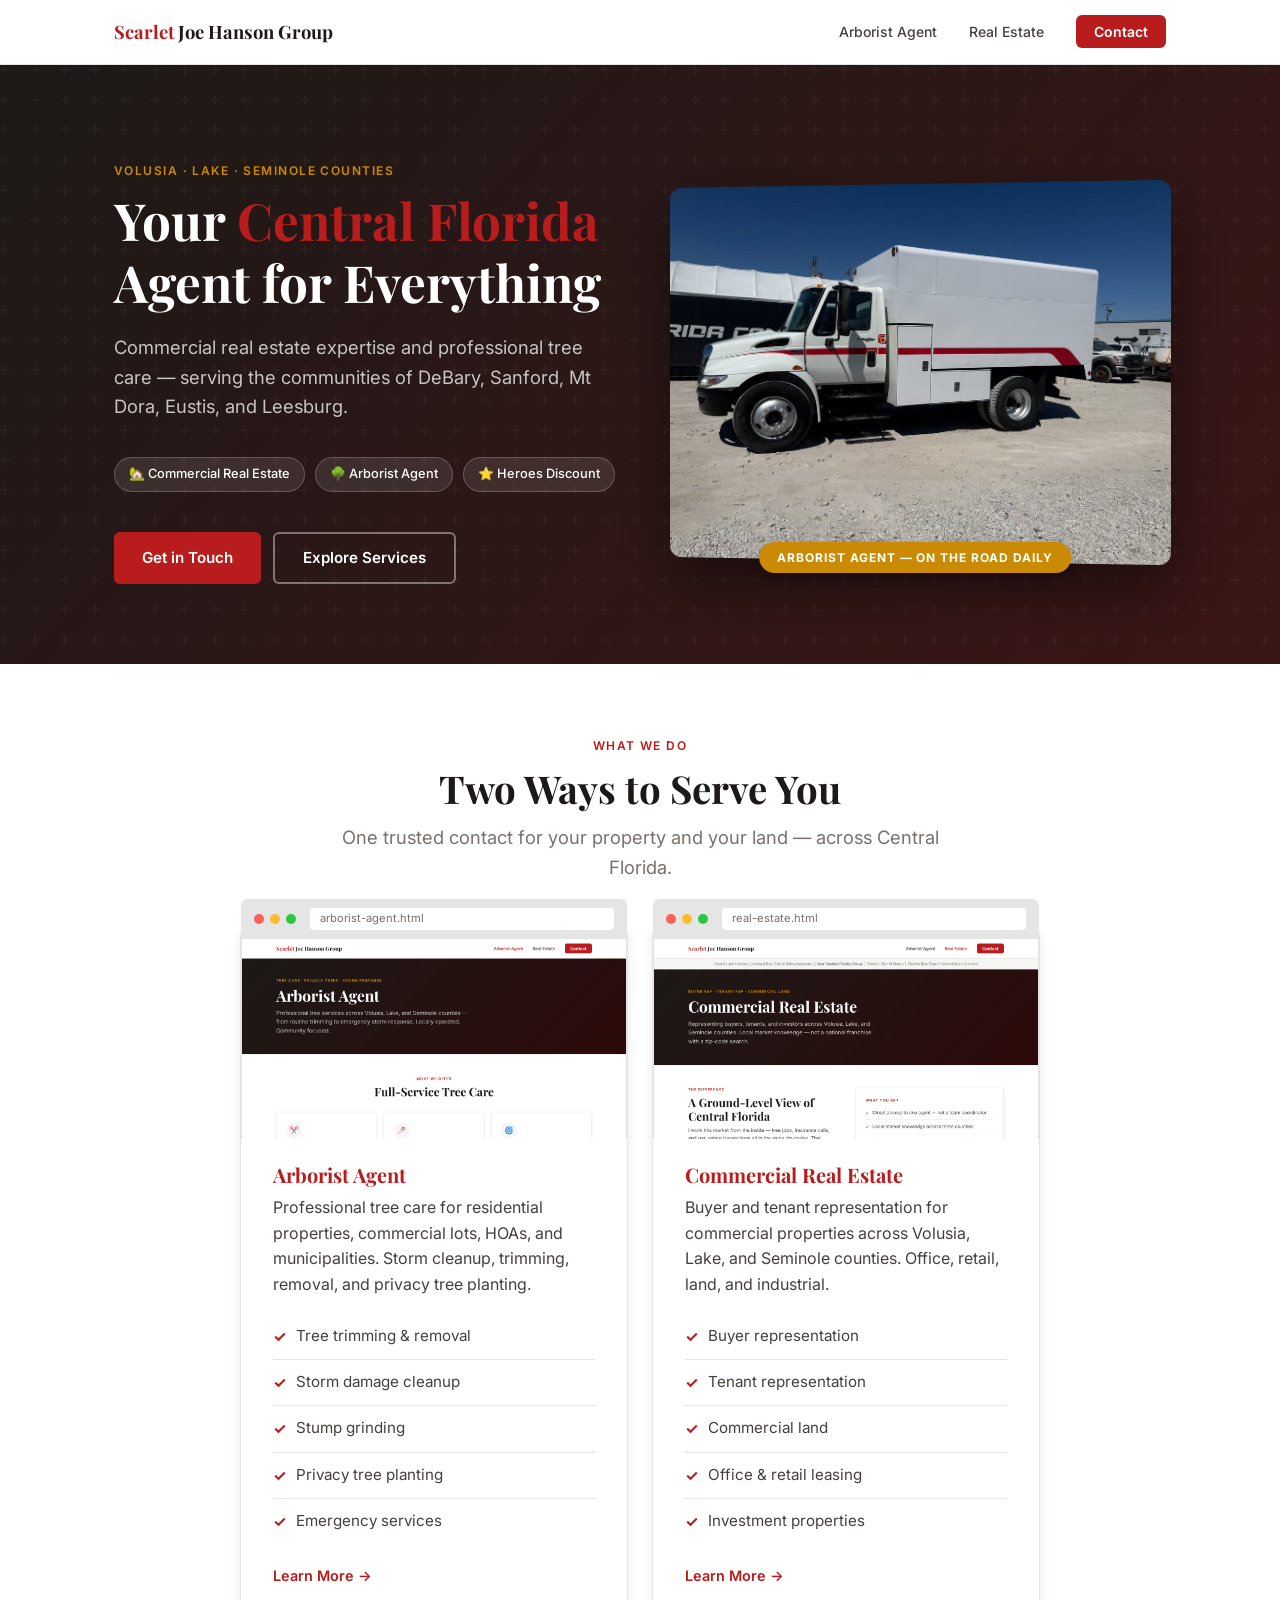
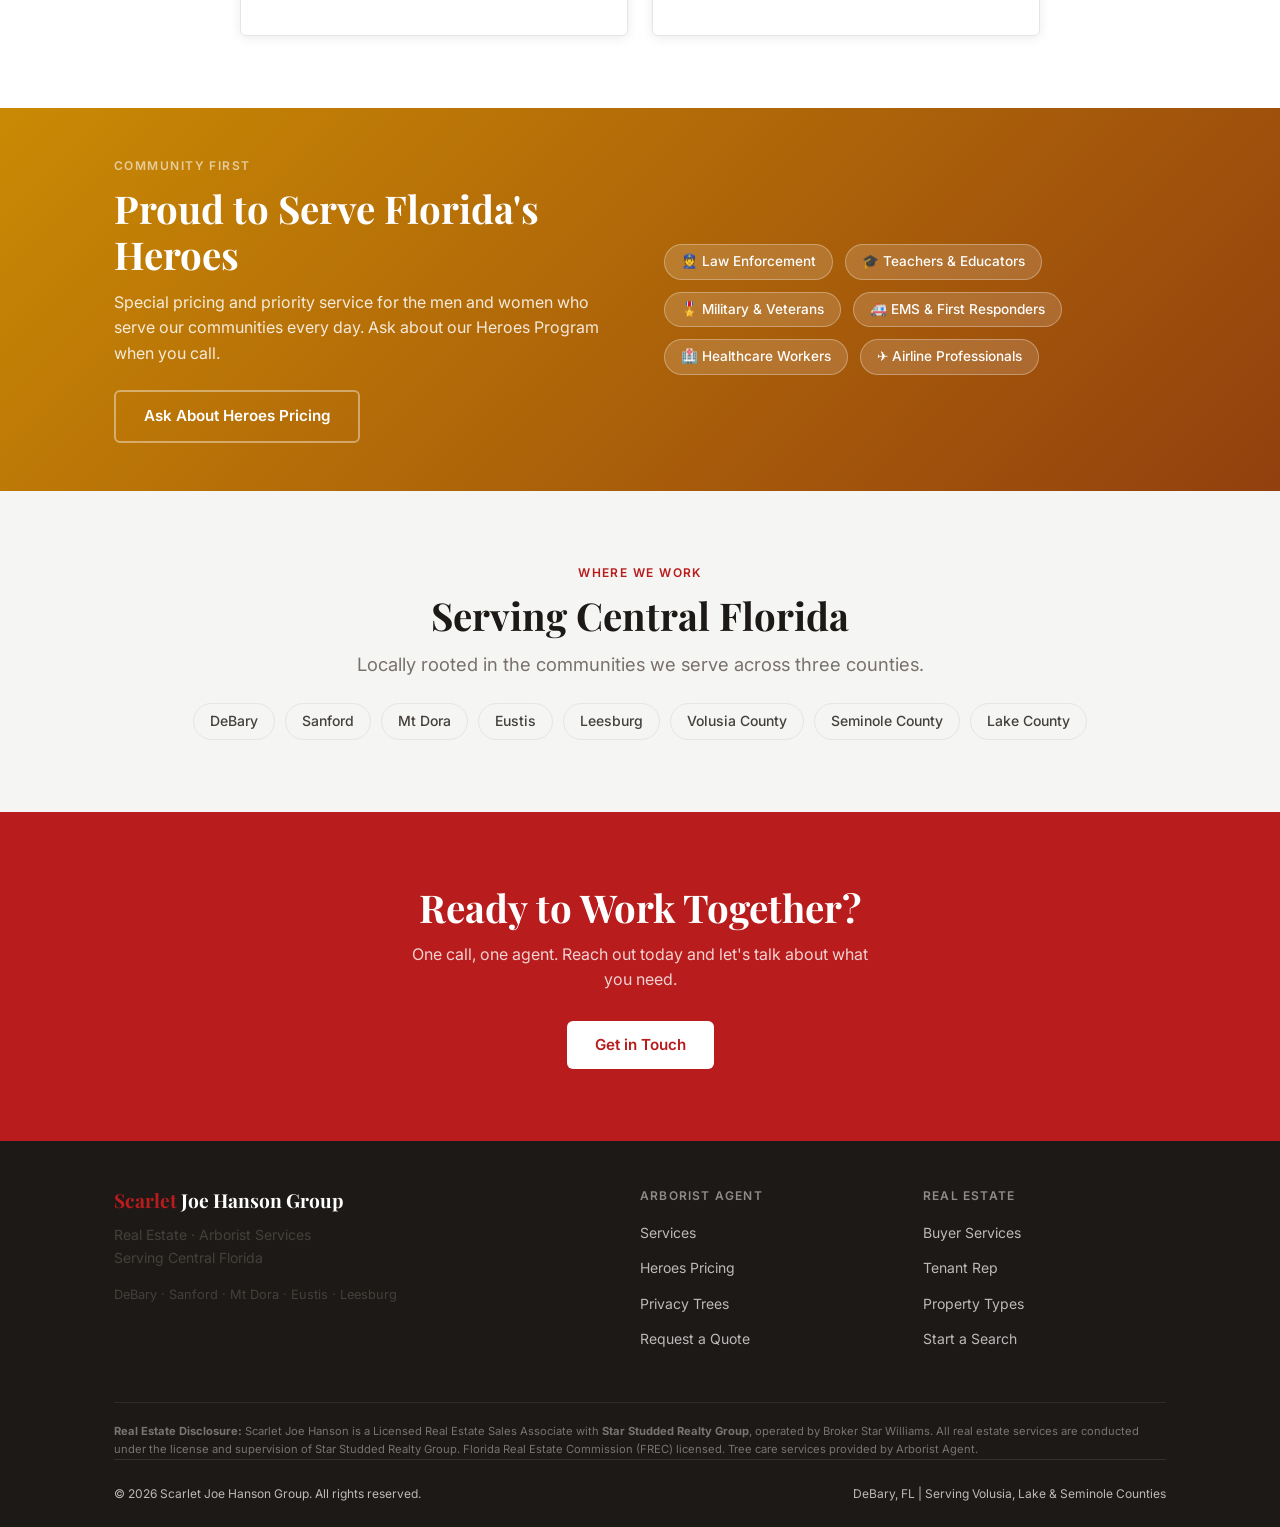
==== index.html @ 5fde6324 "Initial build — Scarlet Hanson Group website Tree service (Arborist Agent) + Commercial Real Estate " ====
<!DOCTYPE html>
<html lang="en">
<head>
  <meta charset="UTF-8" />
  <meta name="viewport" content="width=device-width, initial-scale=1.0" />
  <title>Scarlet Joe Hanson Group | Real Estate · Arborist Services — Central Florida</title>
  <meta name="description" content="Scarlet Joe Hanson Group serves Volusia, Lake and Seminole counties with commercial real estate and professional tree care. Proud to serve Florida's heroes." />
  <meta name="keywords" content="real estate DeBary, insurance Sanford, tree service Mt Dora, Arborist Agent, Volusia County, Lake County, Seminole County" />

  <!-- Open Graph -->
  <meta property="og:title" content="Scarlet Joe Hanson Group" />
  <meta property="og:description" content="Real Estate · Insurance · Arborist Services — Central Florida" />
  <meta property="og:type" content="website" />

  <link rel="stylesheet" href="styles.css" />

  <!-- Data entity: group — for splitting into sub-sites later -->
  <meta name="data-entity" content="group" />
</head>
<body>

<!-- ── Navigation ── -->
<nav class="nav">
  <div class="container nav-inner">
    <a href="index.html" class="nav-logo"><span>Scarlet</span> Joe Hanson Group</a>
    <button class="nav-toggle" aria-label="Toggle menu" onclick="this.nextElementSibling.classList.toggle('open')">
      <span></span><span></span><span></span>
    </button>
    <ul class="nav-links">
      <li><a href="arborist-agent.html">Arborist Agent</a></li>
      <li><a href="real-estate.html">Real Estate</a></li>
      <li><a href="contact.html" class="nav-cta">Contact</a></li>
    </ul>
  </div>
</nav>

<!-- ── Hero ── -->
<section class="hero">
  <div class="container" style="display:grid; grid-template-columns:1fr 1fr; gap:48px; align-items:center;">
    <div class="hero-content">
      <p class="eyebrow" style="color: var(--gold);">Volusia · Lake · Seminole Counties</p>
      <h1>Your <span>Central Florida</span><br>Agent for Everything</h1>
      <p class="lead">Commercial real estate expertise and professional tree care — serving the communities of DeBary, Sanford, Mt Dora, Eustis, and Leesburg.</p>
      <div class="hero-badges">
        <span class="badge">🏡 Commercial Real Estate</span>
        <span class="badge">🌳 Arborist Agent</span>
        <span class="badge">⭐ Heroes Discount</span>
      </div>
      <div class="btn-group">
        <a href="contact.html" class="btn btn-primary">Get in Touch</a>
        <a href="#services" class="btn btn-outline">Explore Services</a>
      </div>
    </div>
    <div class="hero-truck" style="position:relative;">
      <img src="truck-side.jpg" alt="Arborist Agent truck"
           style="width:100%; border-radius:12px; box-shadow:0 24px 64px rgba(0,0,0,0.5); transform:perspective(800px) rotateY(-4deg);" />
      <div style="position:absolute; bottom:-12px; left:50%; transform:translateX(-50%);
                  background:var(--gold); color:var(--white); font-size:0.75rem; font-weight:700;
                  letter-spacing:0.08em; text-transform:uppercase; padding:6px 18px;
                  border-radius:999px; white-space:nowrap; box-shadow:0 4px 12px rgba(0,0,0,0.3);">
        Arborist Agent — On the Road Daily
      </div>
    </div>
  </div>
  <style>
    @media (max-width: 768px) {
      .hero .container { grid-template-columns: 1fr !important; }
      .hero-truck { display: none; }
    }
  </style>
</section>

<!-- ── Three Services ── -->
<section class="section" id="services">
  <div class="container">
    <div class="text-center" style="margin-bottom: 48px;">
      <p class="eyebrow">What We Do</p>
      <h2>Two Ways to Serve You</h2>
      <p class="lead" style="margin: 0 auto;">One trusted contact for your property and your land — across Central Florida.</p>
    </div>

    <div class="grid-2" style="max-width:800px; margin:0 auto;">

      <!-- Tree Service -->
      <a href="arborist-agent.html" style="text-decoration:none;" data-entity="arborist-agent">
        <div class="card" style="cursor:pointer; padding-top:0;">
          <div class="preview-frame">
            <div class="preview-bar">
              <span class="preview-dot"></span>
              <span class="preview-dot"></span>
              <span class="preview-dot"></span>
              <span class="preview-url">arborist-agent.html</span>
            </div>
            <img src="preview-arborist.png" alt="Arborist Agent page preview" />
          </div>
          <h3>Arborist Agent</h3>
          <p>Professional tree care for residential properties, commercial lots, HOAs, and municipalities. Storm cleanup, trimming, removal, and privacy tree planting.</p>
          <ul class="service-list" style="margin-top:16px;">
            <li>Tree trimming &amp; removal</li>
            <li>Storm damage cleanup</li>
            <li>Stump grinding</li>
            <li>Privacy tree planting</li>
            <li>Emergency services</li>
          </ul>
          <p style="margin-top:20px; color:var(--scarlet); font-weight:600; font-size:0.9rem;">Learn More →</p>
        </div>
      </a>

      <!-- Real Estate -->
      <a href="real-estate.html" style="text-decoration:none;" data-entity="real-estate">
        <div class="card" style="cursor:pointer; padding-top:0;">
          <div class="preview-frame">
            <div class="preview-bar">
              <span class="preview-dot"></span>
              <span class="preview-dot"></span>
              <span class="preview-dot"></span>
              <span class="preview-url">real-estate.html</span>
            </div>
            <img src="preview-re.png" alt="Commercial Real Estate page preview" />
          </div>
          <h3>Commercial Real Estate</h3>
          <p>Buyer and tenant representation for commercial properties across Volusia, Lake, and Seminole counties. Office, retail, land, and industrial.</p>
          <ul class="service-list" style="margin-top:16px;">
            <li>Buyer representation</li>
            <li>Tenant representation</li>
            <li>Commercial land</li>
            <li>Office &amp; retail leasing</li>
            <li>Investment properties</li>
          </ul>
          <p style="margin-top:20px; color:var(--scarlet); font-weight:600; font-size:0.9rem;">Learn More →</p>
        </div>
      </a>

    </div>
  </div>
</section>

<!-- ── Heroes Section ── -->
<section class="heroes-strip" data-entity="group">
  <div class="container">
    <div class="grid-2" style="align-items:center; gap:48px;">
      <div>
        <p class="eyebrow" style="color:rgba(255,255,255,0.6);">Community First</p>
        <h2>Proud to Serve Florida's Heroes</h2>
        <p>Special pricing and priority service for the men and women who serve our communities every day. Ask about our Heroes Program when you call.</p>
        <a href="contact.html" class="btn btn-outline" style="margin-top:8px;">Ask About Heroes Pricing</a>
      </div>
      <div>
        <div class="heroes-grid">
          <span class="hero-tag">👮 Law Enforcement</span>
          <span class="hero-tag">🎓 Teachers &amp; Educators</span>
          <span class="hero-tag">🎖️ Military &amp; Veterans</span>
          <span class="hero-tag">🚑 EMS &amp; First Responders</span>
          <span class="hero-tag">🏥 Healthcare Workers</span>
          <span class="hero-tag">✈️ Airline Professionals</span>
        </div>
      </div>
    </div>
  </div>
</section>

<!-- ── Service Areas ── -->
<section class="section bg-lite">
  <div class="container text-center">
    <p class="eyebrow">Where We Work</p>
    <h2>Serving Central Florida</h2>
    <p class="lead" style="margin: 0 auto 24px;">Locally rooted in the communities we serve across three counties.</p>
    <div class="areas-list" style="justify-content:center;">
      <span class="area-tag">DeBary</span>
      <span class="area-tag">Sanford</span>
      <span class="area-tag">Mt Dora</span>
      <span class="area-tag">Eustis</span>
      <span class="area-tag">Leesburg</span>
      <span class="area-tag">Volusia County</span>
      <span class="area-tag">Seminole County</span>
      <span class="area-tag">Lake County</span>
    </div>
  </div>
</section>

<!-- ── Contact CTA ── -->
<section class="section bg-scarlet">
  <div class="container text-center">
    <h2 style="color:var(--white);">Ready to Work Together?</h2>
    <p style="color:rgba(255,255,255,0.8); max-width:480px; margin:0 auto 28px;">One call, one agent. Reach out today and let's talk about what you need.</p>
    <a href="contact.html" class="btn" style="background:var(--white); color:var(--scarlet);">Get in Touch</a>
  </div>
</section>

<!-- ── Footer ── -->
<footer class="footer">
  <div class="container">
    <div class="footer-grid">
      <div class="footer-brand">
        <h3><span>Scarlet</span> Joe Hanson Group</h3>
        <p style="font-size:0.875rem; margin-bottom:16px;">Real Estate · Arborist Services<br>Serving Central Florida</p>
        <p style="font-size:0.8rem;">DeBary · Sanford · Mt Dora · Eustis · Leesburg</p>
      </div>
      <div>
        <h4>Arborist Agent</h4>
        <ul>
          <li><a href="arborist-agent.html#services">Services</a></li>
          <li><a href="arborist-agent.html#heroes">Heroes Pricing</a></li>
          <li><a href="arborist-agent.html#privacy-trees">Privacy Trees</a></li>
          <li><a href="contact.html">Request a Quote</a></li>
        </ul>
      </div>
      <div>
        <h4>Real Estate</h4>
        <ul>
          <li><a href="real-estate.html#buyers">Buyer Services</a></li>
          <li><a href="real-estate.html#tenants">Tenant Rep</a></li>
          <li><a href="real-estate.html#properties">Property Types</a></li>
          <li><a href="contact.html">Start a Search</a></li>
        </ul>
      </div>
    </div>

    <div class="footer-disclaimer">
      <strong>Real Estate Disclosure:</strong> Scarlet Joe Hanson is a Licensed Real Estate Sales Associate with
      <strong>Star Studded Realty Group</strong>, operated by Broker Star Williams. All real estate services are
      conducted under the license and supervision of Star Studded Realty Group. Florida Real Estate Commission (FREC) licensed.
      Tree care services provided by Arborist Agent.
    </div>

    <div class="footer-bottom">
      <span>&copy; 2026 Scarlet Joe Hanson Group. All rights reserved.</span>
      <span>DeBary, FL | Serving Volusia, Lake &amp; Seminole Counties</span>
    </div>
  </div>
</footer>

</body>
</html>
---- styles.css ----
/* ============================================================
   SJH Group — Shared Stylesheet
   Primary: --scarlet | Accent: --gold | Dark: --charcoal
   All colors and fonts use CSS variables for easy pro updates
   ============================================================ */

@import url('https://fonts.googleapis.com/css2?family=Playfair+Display:wght@600;700&family=Inter:wght@300;400;500;600&display=swap');

:root {
  --scarlet:      #B91C1C;
  --scarlet-dark: #7F1D1D;
  --scarlet-lite: #FEF2F2;
  --gold:         #CA8A04;
  --gold-lite:    #FEFCE8;
  --charcoal:     #1C1917;
  --gray-dark:    #44403C;
  --gray-mid:     #78716C;
  --gray-lite:    #F5F5F4;
  --white:        #FFFFFF;
  --border:       #E7E5E4;

  --font-heading: 'Playfair Display', Georgia, serif;
  --font-body:    'Inter', system-ui, sans-serif;

  --max-w:        1100px;
  --radius:       6px;
  --shadow:       0 2px 12px rgba(0,0,0,0.08);
  --shadow-md:    0 4px 24px rgba(0,0,0,0.12);
}

/* ── Reset ── */
*, *::before, *::after { box-sizing: border-box; margin: 0; padding: 0; }
html { scroll-behavior: smooth; }
body {
  font-family: var(--font-body);
  color: var(--charcoal);
  background: var(--white);
  line-height: 1.6;
  font-size: 16px;
}
img { max-width: 100%; display: block; }
a { color: var(--scarlet); text-decoration: none; }
a:hover { text-decoration: underline; }

/* ── Layout Utilities ── */
.container { max-width: var(--max-w); margin: 0 auto; padding: 0 24px; }
.section    { padding: 72px 0; }
.section-sm { padding: 48px 0; }
.bg-lite    { background: var(--gray-lite); }
.bg-scarlet { background: var(--scarlet); color: var(--white); }
.bg-charcoal{ background: var(--charcoal); color: var(--white); }
.text-center{ text-align: center; }

/* ── Typography ── */
h1, h2, h3, h4 { font-family: var(--font-heading); line-height: 1.2; }
h1 { font-size: clamp(2rem, 5vw, 3.2rem); }
h2 { font-size: clamp(1.6rem, 3.5vw, 2.4rem); margin-bottom: 12px; }
h3 { font-size: 1.25rem; margin-bottom: 8px; }
p  { color: var(--gray-dark); margin-bottom: 16px; }
.lead { font-size: 1.15rem; color: var(--gray-mid); max-width: 640px; }
.eyebrow {
  font-size: 0.75rem;
  font-weight: 600;
  letter-spacing: 0.12em;
  text-transform: uppercase;
  color: var(--scarlet);
  margin-bottom: 10px;
}

/* ── Navigation ── */
.nav {
  position: sticky;
  top: 0;
  z-index: 100;
  background: var(--white);
  border-bottom: 1px solid var(--border);
  padding: 0;
}
.nav-inner {
  display: flex;
  align-items: center;
  justify-content: space-between;
  height: 64px;
}
.nav-logo {
  font-family: var(--font-heading);
  font-size: 1.15rem;
  font-weight: 700;
  color: var(--charcoal);
  white-space: nowrap;
}
.nav-logo span { color: var(--scarlet); }
.nav-links { display: flex; gap: 32px; list-style: none; }
.nav-links a {
  font-size: 0.875rem;
  font-weight: 500;
  color: var(--gray-dark);
  transition: color 0.2s;
}
.nav-links a:hover,
.nav-links a.active { color: var(--scarlet); text-decoration: none; }
.nav-cta {
  background: var(--scarlet);
  color: var(--white) !important;
  padding: 8px 18px;
  border-radius: var(--radius);
  font-weight: 600 !important;
}
.nav-cta:hover { background: var(--scarlet-dark); }

/* Mobile nav */
.nav-toggle { display: none; background: none; border: none; cursor: pointer; padding: 4px; }
.nav-toggle span {
  display: block; width: 24px; height: 2px;
  background: var(--charcoal); margin: 5px 0;
  transition: all 0.3s;
}

/* ── Hero ── */
.hero {
  background: linear-gradient(135deg, var(--charcoal) 0%, #3B1515 100%);
  color: var(--white);
  padding: 96px 0 80px;
  position: relative;
  overflow: hidden;
}
.hero::before {
  content: '';
  position: absolute;
  inset: 0;
  background: url("data:image/svg+xml,%3Csvg width='60' height='60' viewBox='0 0 60 60' xmlns='http://www.w3.org/2000/svg'%3E%3Cg fill='none' fill-rule='evenodd'%3E%3Cg fill='%23ffffff' fill-opacity='0.03'%3E%3Cpath d='M36 34v-4h-2v4h-4v2h4v4h2v-4h4v-2h-4zm0-30V0h-2v4h-4v2h4v4h2V6h4V4h-4zM6 34v-4H4v4H0v2h4v4h2v-4h4v-2H6zM6 4V0H4v4H0v2h4v4h2V6h4V4H6z'/%3E%3C/g%3E%3C/g%3E%3C/svg%3E");
}
.hero-content { position: relative; max-width: 720px; }
.hero h1 { color: var(--white); margin-bottom: 20px; }
.hero h1 span { color: var(--scarlet); }
.hero .lead { color: rgba(255,255,255,0.75); margin-bottom: 36px; max-width: 560px; }
.hero-badges {
  display: flex;
  flex-wrap: wrap;
  gap: 10px;
  margin-bottom: 40px;
}
.badge {
  display: inline-flex;
  align-items: center;
  gap: 6px;
  background: rgba(255,255,255,0.1);
  border: 1px solid rgba(255,255,255,0.2);
  color: var(--white);
  padding: 6px 14px;
  border-radius: 999px;
  font-size: 0.8rem;
  font-weight: 500;
}

/* ── Buttons ── */
.btn {
  display: inline-flex;
  align-items: center;
  gap: 8px;
  padding: 12px 28px;
  border-radius: var(--radius);
  font-weight: 600;
  font-size: 0.95rem;
  cursor: pointer;
  border: none;
  transition: all 0.2s;
  text-decoration: none !important;
}
.btn-primary { background: var(--scarlet); color: var(--white); }
.btn-primary:hover { background: var(--scarlet-dark); }
.btn-outline {
  background: transparent;
  color: var(--white);
  border: 2px solid rgba(255,255,255,0.4);
}
.btn-outline:hover { border-color: var(--white); }
.btn-gold { background: var(--gold); color: var(--white); }
.btn-gold:hover { background: #A16207; }
.btn-group { display: flex; flex-wrap: wrap; gap: 12px; }

/* ── Cards ── */
.card {
  background: var(--white);
  border: 1px solid var(--border);
  border-radius: var(--radius);
  padding: 32px;
  box-shadow: var(--shadow);
  transition: box-shadow 0.2s, transform 0.2s;
}
.card:hover { box-shadow: var(--shadow-md); transform: translateY(-2px); }
.card-icon {
  width: 52px; height: 52px;
  background: var(--scarlet-lite);
  border-radius: 50%;
  display: flex; align-items: center; justify-content: center;
  font-size: 1.5rem;
  margin-bottom: 20px;
}
.card-icon.gold { background: var(--gold-lite); }
.card-icon.charcoal { background: var(--gray-lite); }

/* ── Grid ── */
.grid-3 { display: grid; grid-template-columns: repeat(3, 1fr); gap: 24px; }
.grid-2 { display: grid; grid-template-columns: repeat(2, 1fr); gap: 24px; }
.grid-4 { display: grid; grid-template-columns: repeat(4, 1fr); gap: 20px; }

/* ── Service List ── */
.service-list { list-style: none; }
.service-list li {
  padding: 10px 0;
  border-bottom: 1px solid var(--border);
  display: flex;
  align-items: flex-start;
  gap: 10px;
  font-size: 0.95rem;
  color: var(--gray-dark);
}
.service-list li:last-child { border-bottom: none; }
.service-list li::before {
  content: '✓';
  color: var(--scarlet);
  font-weight: 700;
  flex-shrink: 0;
  margin-top: 1px;
}

/* ── Heroes Section ── */
.heroes-strip {
  background: linear-gradient(135deg, var(--gold) 0%, #92400E 100%);
  color: var(--white);
  padding: 48px 0;
}
.heroes-strip h2 { color: var(--white); }
.heroes-strip p { color: rgba(255,255,255,0.85); }
.heroes-grid {
  display: flex;
  flex-wrap: wrap;
  gap: 12px;
  margin-top: 20px;
}
.hero-tag {
  background: rgba(255,255,255,0.15);
  border: 1px solid rgba(255,255,255,0.3);
  color: var(--white);
  padding: 6px 16px;
  border-radius: 999px;
  font-size: 0.85rem;
  font-weight: 500;
}

/* ── Areas ── */
.areas-list {
  display: flex;
  flex-wrap: wrap;
  gap: 10px;
  margin-top: 16px;
}
.area-tag {
  background: var(--gray-lite);
  border: 1px solid var(--border);
  color: var(--gray-dark);
  padding: 6px 16px;
  border-radius: 999px;
  font-size: 0.875rem;
  font-weight: 500;
}

/* ── Stat Row ── */
.stat-row { display: flex; flex-wrap: wrap; gap: 32px; }
.stat { text-align: center; }
.stat-num {
  font-family: var(--font-heading);
  font-size: 2.4rem;
  color: var(--scarlet);
  line-height: 1;
}
.stat-label { font-size: 0.8rem; color: var(--gray-mid); text-transform: uppercase; letter-spacing: 0.05em; }

/* ── Legal / Disclaimer ── */
.legal {
  font-size: 0.75rem;
  color: var(--gray-mid);
  border-top: 1px solid var(--border);
  padding-top: 16px;
  margin-top: 32px;
  line-height: 1.5;
}

/* ── Footer ── */
.footer {
  background: var(--charcoal);
  color: rgba(255,255,255,0.7);
  padding: 48px 0 24px;
}
.footer-grid {
  display: grid;
  grid-template-columns: 2fr 1fr 1fr;
  gap: 40px;
  margin-bottom: 40px;
}
.footer-brand h3 {
  font-family: var(--font-heading);
  color: var(--white);
  font-size: 1.2rem;
  margin-bottom: 12px;
}
.footer-brand h3 span { color: var(--scarlet); }
.footer h4 {
  font-family: var(--font-body);
  font-size: 0.75rem;
  font-weight: 600;
  letter-spacing: 0.1em;
  text-transform: uppercase;
  color: rgba(255,255,255,0.5);
  margin-bottom: 16px;
}
.footer ul { list-style: none; }
.footer ul li { margin-bottom: 10px; }
.footer ul a {
  color: rgba(255,255,255,0.7);
  font-size: 0.875rem;
  transition: color 0.2s;
}
.footer ul a:hover { color: var(--white); text-decoration: none; }
.footer-bottom {
  border-top: 1px solid rgba(255,255,255,0.1);
  padding-top: 24px;
  display: flex;
  flex-wrap: wrap;
  gap: 16px;
  justify-content: space-between;
  font-size: 0.75rem;
}
.footer-disclaimer {
  font-size: 0.7rem;
  color: rgba(255,255,255,0.4);
  line-height: 1.6;
  margin-top: 20px;
  padding-top: 20px;
  border-top: 1px solid rgba(255,255,255,0.08);
}

/* ── Forms ── */
.form-group { margin-bottom: 20px; }
label { display: block; font-size: 0.875rem; font-weight: 500; margin-bottom: 6px; color: var(--charcoal); }
input, select, textarea {
  width: 100%;
  padding: 10px 14px;
  border: 1px solid var(--border);
  border-radius: var(--radius);
  font-family: var(--font-body);
  font-size: 0.95rem;
  color: var(--charcoal);
  background: var(--white);
  transition: border-color 0.2s;
}
input:focus, select:focus, textarea:focus {
  outline: none;
  border-color: var(--scarlet);
  box-shadow: 0 0 0 3px rgba(185,28,28,0.1);
}
textarea { resize: vertical; min-height: 120px; }

/* ── Page Hero (sub-pages) ── */
.page-hero {
  background: linear-gradient(135deg, var(--charcoal) 0%, #2D0A0A 100%);
  color: var(--white);
  padding: 64px 0;
}
.page-hero h1 { color: var(--white); margin-bottom: 12px; }
.page-hero .lead { color: rgba(255,255,255,0.75); margin-bottom: 0; }

/* ── Browser Preview Frame ── */
.preview-frame {
  border-radius: var(--radius) var(--radius) 0 0;
  overflow: hidden;
  border: 1px solid var(--border);
  border-bottom: none;
  margin: -32px -32px 24px -32px;
}
.preview-bar {
  background: #E5E5E5;
  padding: 8px 12px;
  display: flex;
  align-items: center;
  gap: 6px;
  border-bottom: 1px solid var(--border);
}
.preview-dot {
  width: 10px; height: 10px;
  border-radius: 50%;
  flex-shrink: 0;
}
.preview-dot:nth-child(1) { background: #FF5F57; }
.preview-dot:nth-child(2) { background: #FEBC2E; }
.preview-dot:nth-child(3) { background: #28C840; }
.preview-url {
  flex: 1;
  background: var(--white);
  border-radius: 4px;
  padding: 2px 10px;
  font-size: 0.7rem;
  color: var(--gray-mid);
  margin-left: 8px;
  white-space: nowrap;
  overflow: hidden;
  text-overflow: ellipsis;
}
.preview-frame img {
  width: 100%;
  display: block;
  height: 200px;
  object-fit: cover;
  object-position: top;
  transition: transform 0.4s ease;
}
.card:hover .preview-frame img { transform: translateY(-6px); }

/* ── Responsive ── */
@media (max-width: 900px) {
  .grid-3 { grid-template-columns: 1fr 1fr; }
  .grid-4 { grid-template-columns: 1fr 1fr; }
  .footer-grid { grid-template-columns: 1fr 1fr; }
}

@media (max-width: 640px) {
  .nav-links { display: none; flex-direction: column; }
  .nav-links.open {
    display: flex;
    position: absolute;
    top: 64px; left: 0; right: 0;
    background: var(--white);
    border-bottom: 1px solid var(--border);
    padding: 16px 24px;
    gap: 16px;
  }
  .nav-toggle { display: block; }
  .grid-3, .grid-2, .grid-4 { grid-template-columns: 1fr; }
  .footer-grid { grid-template-columns: 1fr; }
  .stat-row { justify-content: center; }
  .hero { padding: 64px 0 56px; }
}
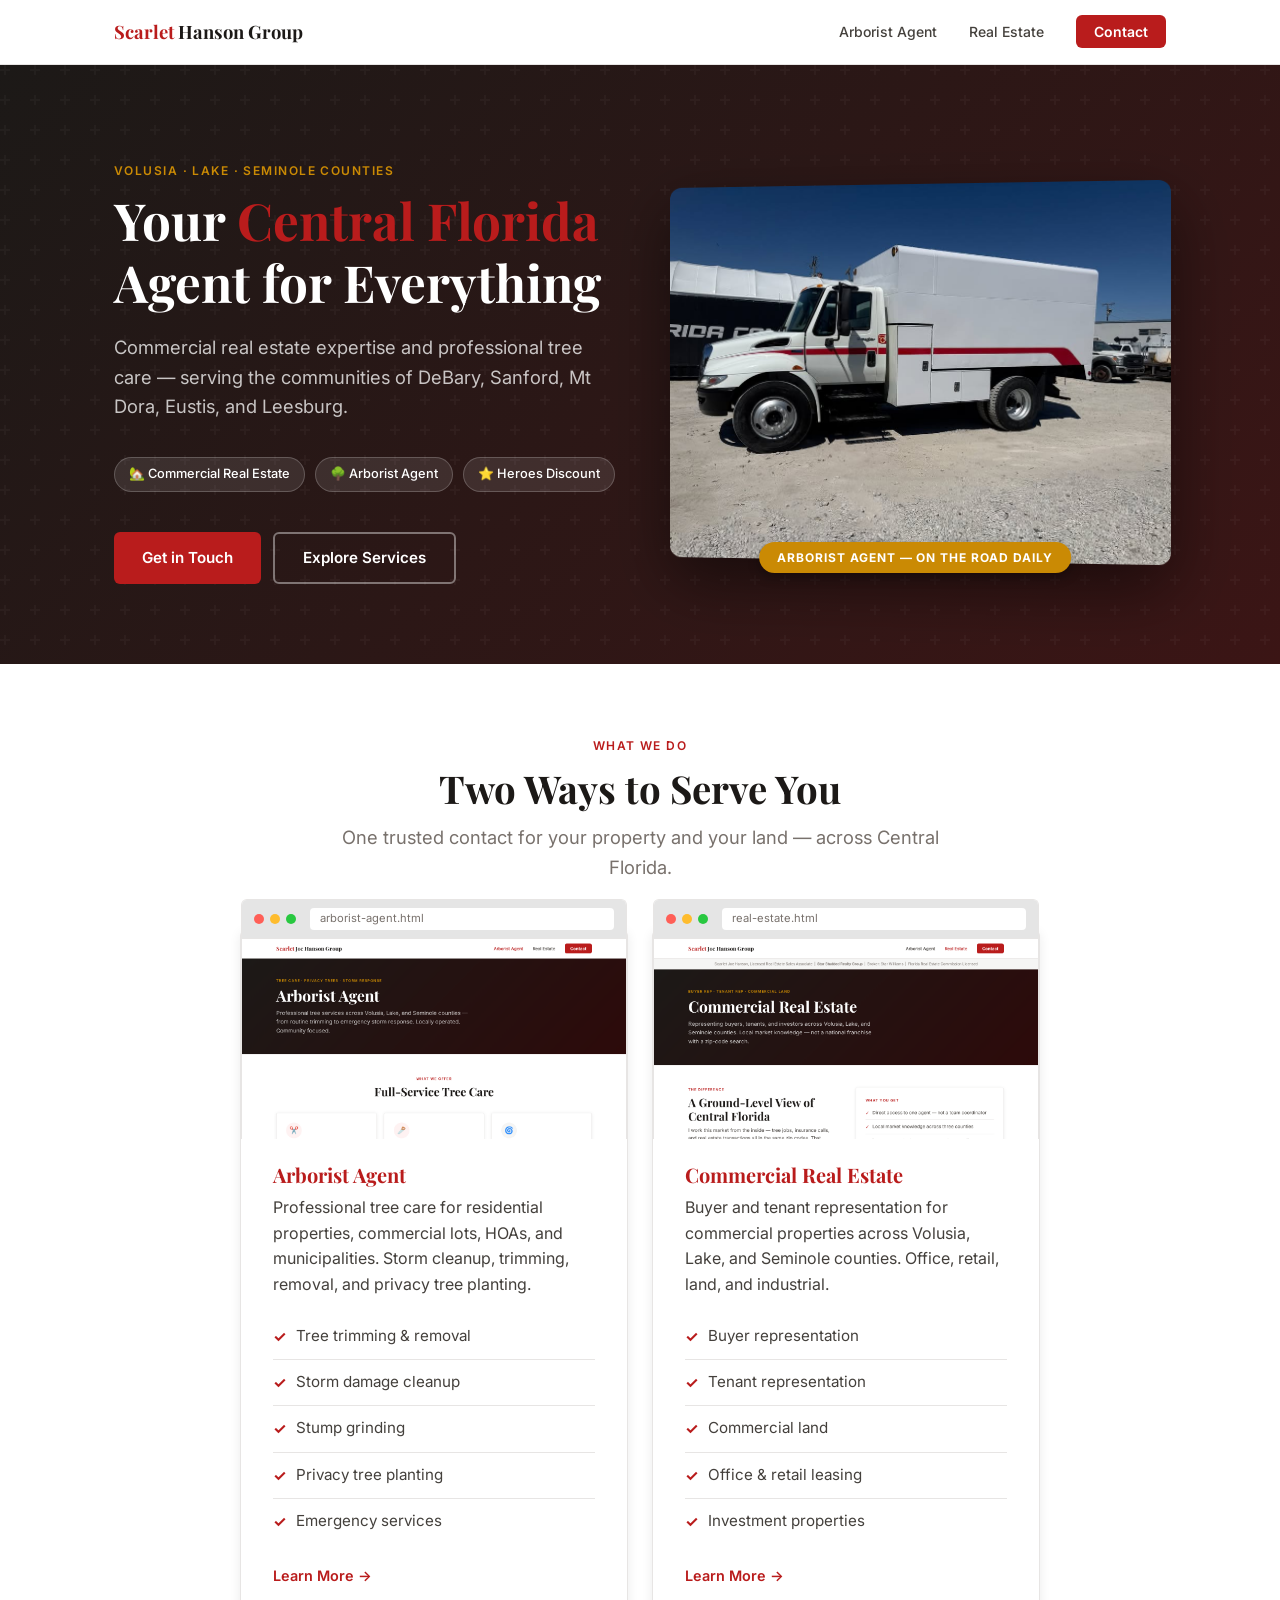
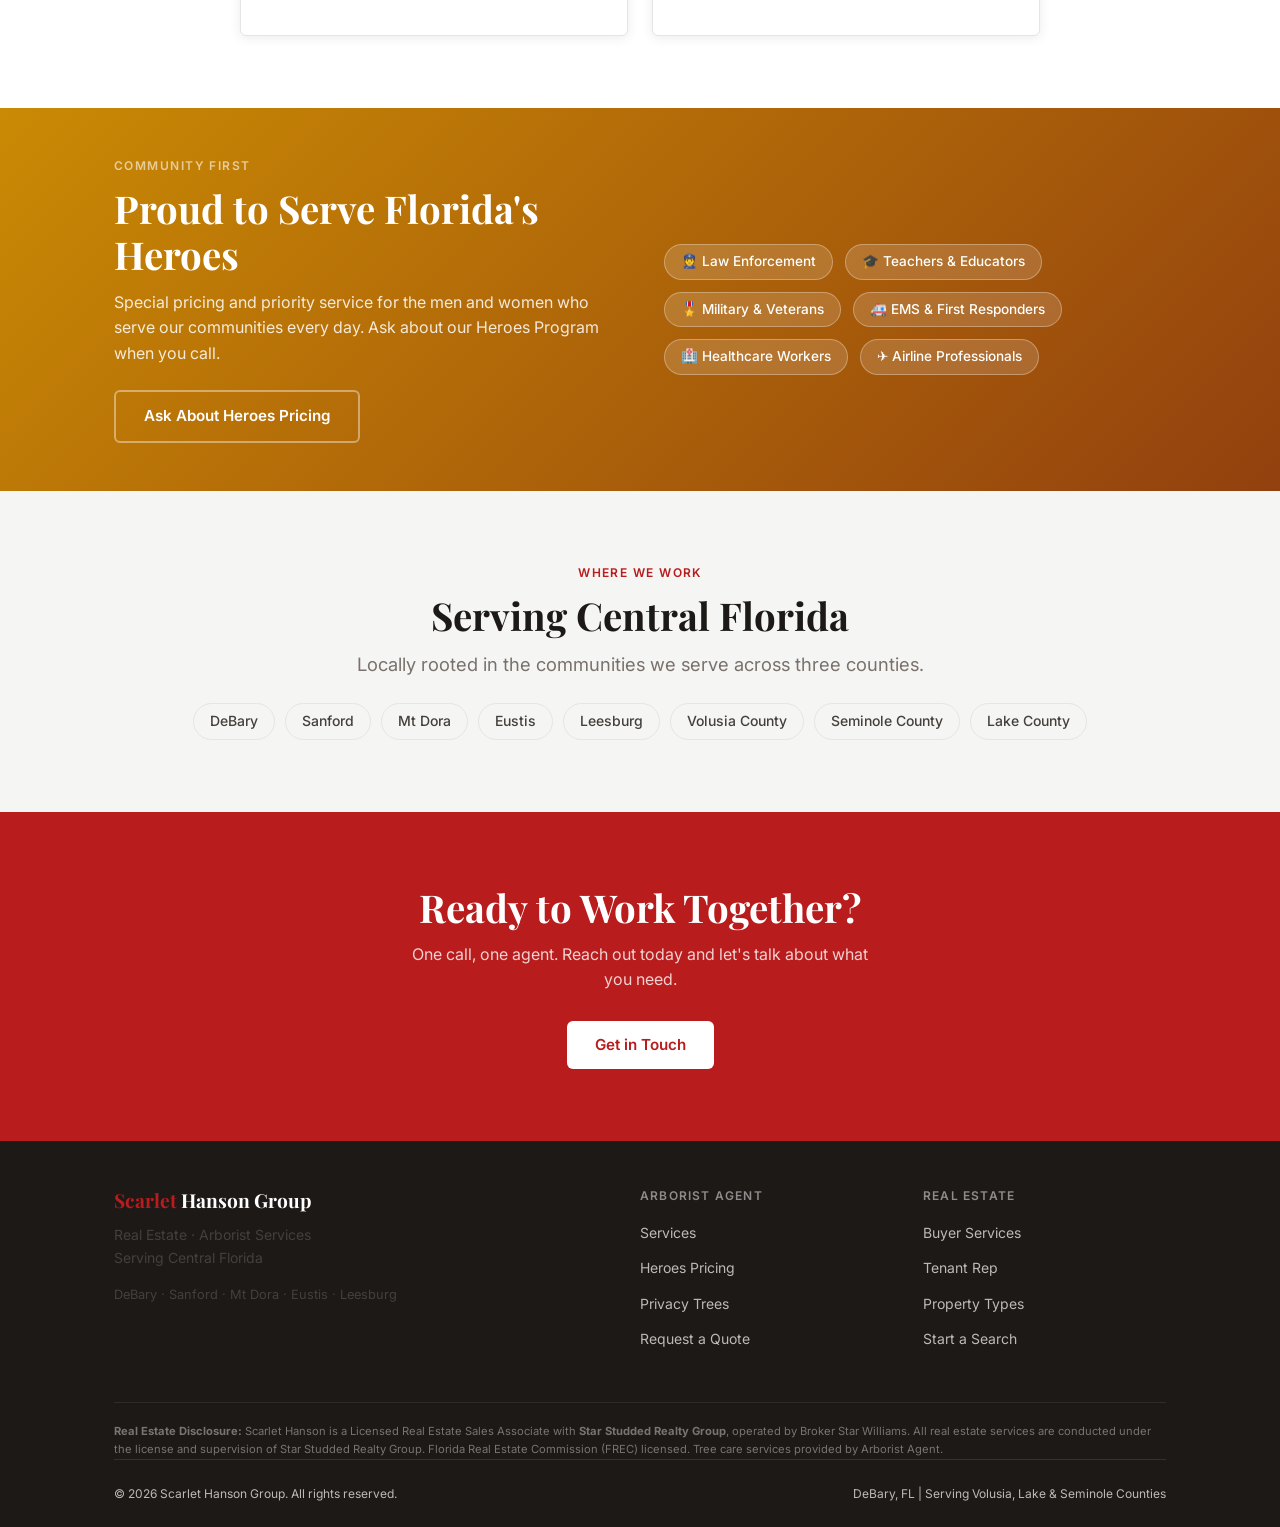
==== commit 5d62efe3: "Rename to Scarlet Hanson (drop Joe)" ====
--- a/index.html
+++ b/index.html
@@ -3,12 +3,12 @@
 <head>
   <meta charset="UTF-8" />
   <meta name="viewport" content="width=device-width, initial-scale=1.0" />
-  <title>Scarlet Joe Hanson Group | Real Estate · Arborist Services — Central Florida</title>
-  <meta name="description" content="Scarlet Joe Hanson Group serves Volusia, Lake and Seminole counties with commercial real estate and professional tree care. Proud to serve Florida's heroes." />
+  <title>Scarlet Hanson Group | Real Estate · Arborist Services — Central Florida</title>
+  <meta name="description" content="Scarlet Hanson Group serves Volusia, Lake and Seminole counties with commercial real estate and professional tree care. Proud to serve Florida's heroes." />
   <meta name="keywords" content="real estate DeBary, insurance Sanford, tree service Mt Dora, Arborist Agent, Volusia County, Lake County, Seminole County" />
 
   <!-- Open Graph -->
-  <meta property="og:title" content="Scarlet Joe Hanson Group" />
+  <meta property="og:title" content="Scarlet Hanson Group" />
   <meta property="og:description" content="Real Estate · Insurance · Arborist Services — Central Florida" />
   <meta property="og:type" content="website" />
 
@@ -22,7 +22,7 @@
 <!-- ── Navigation ── -->
 <nav class="nav">
   <div class="container nav-inner">
-    <a href="index.html" class="nav-logo"><span>Scarlet</span> Joe Hanson Group</a>
+    <a href="index.html" class="nav-logo"><span>Scarlet</span> Hanson Group</a>
     <button class="nav-toggle" aria-label="Toggle menu" onclick="this.nextElementSibling.classList.toggle('open')">
       <span></span><span></span><span></span>
     </button>
@@ -192,7 +192,7 @@
   <div class="container">
     <div class="footer-grid">
       <div class="footer-brand">
-        <h3><span>Scarlet</span> Joe Hanson Group</h3>
+        <h3><span>Scarlet</span> Hanson Group</h3>
         <p style="font-size:0.875rem; margin-bottom:16px;">Real Estate · Arborist Services<br>Serving Central Florida</p>
         <p style="font-size:0.8rem;">DeBary · Sanford · Mt Dora · Eustis · Leesburg</p>
       </div>
@@ -217,14 +217,14 @@
     </div>
 
     <div class="footer-disclaimer">
-      <strong>Real Estate Disclosure:</strong> Scarlet Joe Hanson is a Licensed Real Estate Sales Associate with
+      <strong>Real Estate Disclosure:</strong> Scarlet Hanson is a Licensed Real Estate Sales Associate with
       <strong>Star Studded Realty Group</strong>, operated by Broker Star Williams. All real estate services are
       conducted under the license and supervision of Star Studded Realty Group. Florida Real Estate Commission (FREC) licensed.
       Tree care services provided by Arborist Agent.
     </div>
 
     <div class="footer-bottom">
-      <span>&copy; 2026 Scarlet Joe Hanson Group. All rights reserved.</span>
+      <span>&copy; 2026 Scarlet Hanson Group. All rights reserved.</span>
       <span>DeBary, FL | Serving Volusia, Lake &amp; Seminole Counties</span>
     </div>
   </div>
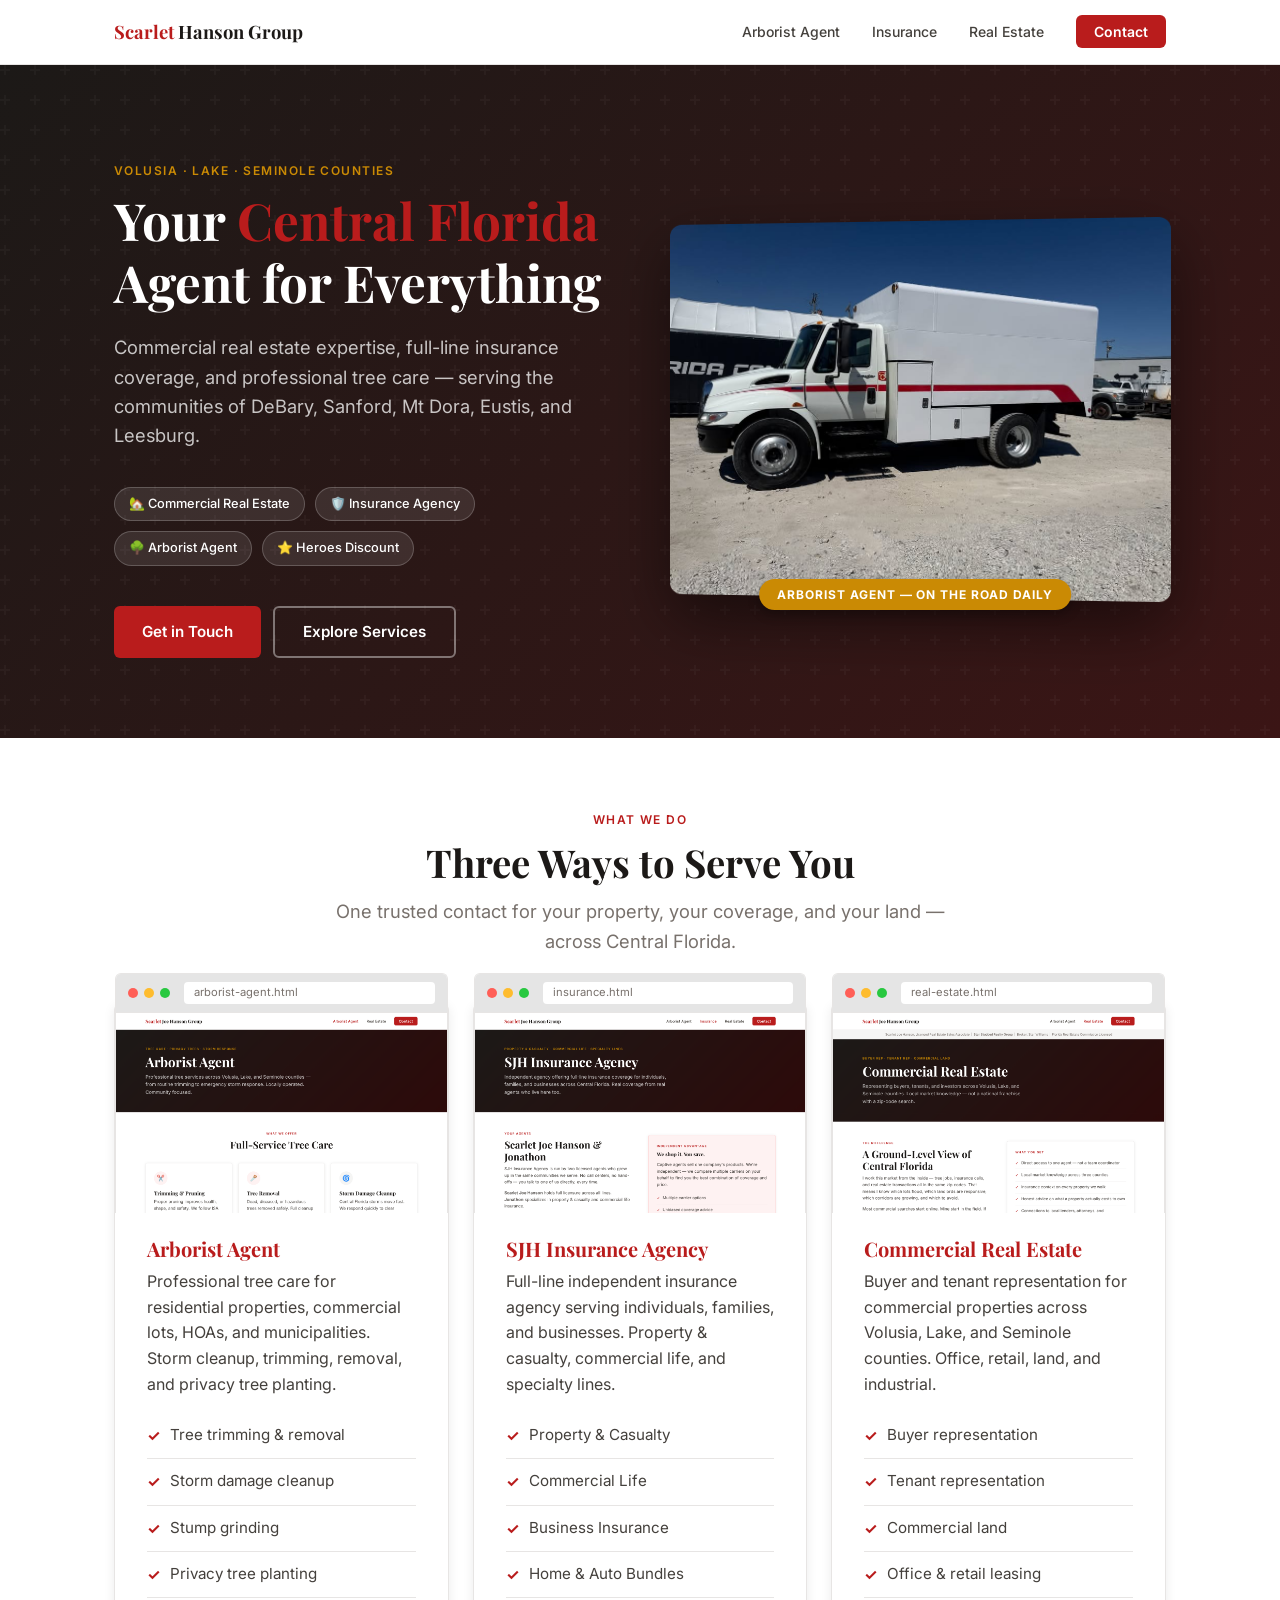
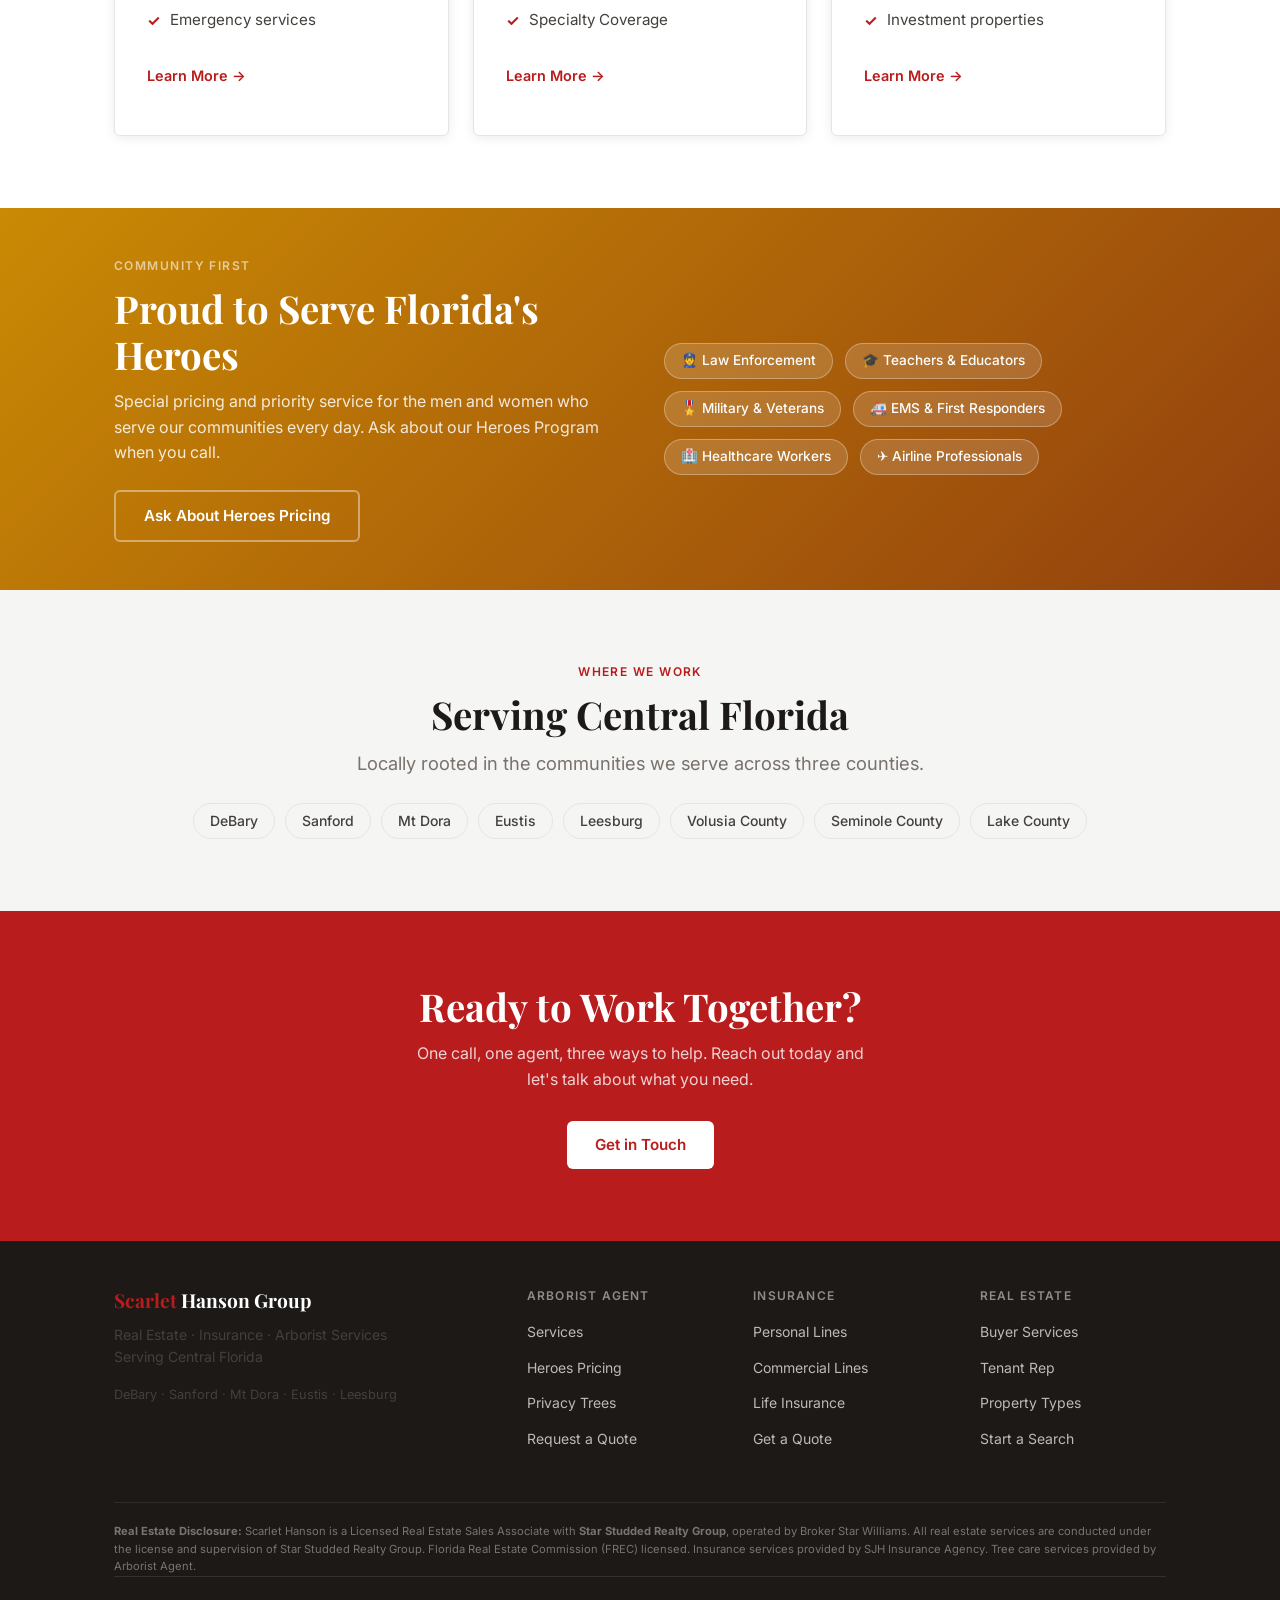
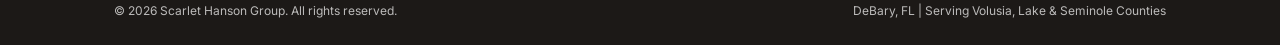
==== commit 90cc6009: "Restore insurance to all public pages" ====
--- a/index.html
+++ b/index.html
@@ -3,8 +3,8 @@
 <head>
   <meta charset="UTF-8" />
   <meta name="viewport" content="width=device-width, initial-scale=1.0" />
-  <title>Scarlet Hanson Group | Real Estate · Arborist Services — Central Florida</title>
-  <meta name="description" content="Scarlet Hanson Group serves Volusia, Lake and Seminole counties with commercial real estate and professional tree care. Proud to serve Florida's heroes." />
+  <title>Scarlet Hanson Group | Real Estate · Insurance · Arborist Services — Central Florida</title>
+  <meta name="description" content="Scarlet Hanson Group serves Volusia, Lake and Seminole counties with commercial real estate, insurance, and professional tree care. Proud to serve Florida's heroes." />
   <meta name="keywords" content="real estate DeBary, insurance Sanford, tree service Mt Dora, Arborist Agent, Volusia County, Lake County, Seminole County" />
 
   <!-- Open Graph -->
@@ -28,6 +28,7 @@
     </button>
     <ul class="nav-links">
       <li><a href="arborist-agent.html">Arborist Agent</a></li>
+      <li><a href="insurance.html">Insurance</a></li>
       <li><a href="real-estate.html">Real Estate</a></li>
       <li><a href="contact.html" class="nav-cta">Contact</a></li>
     </ul>
@@ -40,9 +41,10 @@
     <div class="hero-content">
       <p class="eyebrow" style="color: var(--gold);">Volusia · Lake · Seminole Counties</p>
       <h1>Your <span>Central Florida</span><br>Agent for Everything</h1>
-      <p class="lead">Commercial real estate expertise and professional tree care — serving the communities of DeBary, Sanford, Mt Dora, Eustis, and Leesburg.</p>
+      <p class="lead">Commercial real estate expertise, full-line insurance coverage, and professional tree care — serving the communities of DeBary, Sanford, Mt Dora, Eustis, and Leesburg.</p>
       <div class="hero-badges">
         <span class="badge">🏡 Commercial Real Estate</span>
+        <span class="badge">🛡️ Insurance Agency</span>
         <span class="badge">🌳 Arborist Agent</span>
         <span class="badge">⭐ Heroes Discount</span>
       </div>
@@ -75,11 +77,11 @@
   <div class="container">
     <div class="text-center" style="margin-bottom: 48px;">
       <p class="eyebrow">What We Do</p>
-      <h2>Two Ways to Serve You</h2>
-      <p class="lead" style="margin: 0 auto;">One trusted contact for your property and your land — across Central Florida.</p>
-    </div>
-
-    <div class="grid-2" style="max-width:800px; margin:0 auto;">
+      <h2>Three Ways to Serve You</h2>
+      <p class="lead" style="margin: 0 auto;">One trusted contact for your property, your coverage, and your land — across Central Florida.</p>
+    </div>
+
+    <div class="grid-3">
 
       <!-- Tree Service -->
       <a href="arborist-agent.html" style="text-decoration:none;" data-entity="arborist-agent">
@@ -101,6 +103,31 @@
             <li>Stump grinding</li>
             <li>Privacy tree planting</li>
             <li>Emergency services</li>
+          </ul>
+          <p style="margin-top:20px; color:var(--scarlet); font-weight:600; font-size:0.9rem;">Learn More →</p>
+        </div>
+      </a>
+
+      <!-- Insurance -->
+      <a href="insurance.html" style="text-decoration:none;" data-entity="insurance">
+        <div class="card" style="cursor:pointer; padding-top:0;">
+          <div class="preview-frame">
+            <div class="preview-bar">
+              <span class="preview-dot"></span>
+              <span class="preview-dot"></span>
+              <span class="preview-dot"></span>
+              <span class="preview-url">insurance.html</span>
+            </div>
+            <img src="preview-insurance.png" alt="SJH Insurance page preview" />
+          </div>
+          <h3>SJH Insurance Agency</h3>
+          <p>Full-line independent insurance agency serving individuals, families, and businesses. Property &amp; casualty, commercial life, and specialty lines.</p>
+          <ul class="service-list" style="margin-top:16px;">
+            <li>Property &amp; Casualty</li>
+            <li>Commercial Life</li>
+            <li>Business Insurance</li>
+            <li>Home &amp; Auto Bundles</li>
+            <li>Specialty Coverage</li>
           </ul>
           <p style="margin-top:20px; color:var(--scarlet); font-weight:600; font-size:0.9rem;">Learn More →</p>
         </div>
@@ -182,7 +209,7 @@
 <section class="section bg-scarlet">
   <div class="container text-center">
     <h2 style="color:var(--white);">Ready to Work Together?</h2>
-    <p style="color:rgba(255,255,255,0.8); max-width:480px; margin:0 auto 28px;">One call, one agent. Reach out today and let's talk about what you need.</p>
+    <p style="color:rgba(255,255,255,0.8); max-width:480px; margin:0 auto 28px;">One call, one agent, three ways to help. Reach out today and let's talk about what you need.</p>
     <a href="contact.html" class="btn" style="background:var(--white); color:var(--scarlet);">Get in Touch</a>
   </div>
 </section>
@@ -193,7 +220,7 @@
     <div class="footer-grid">
       <div class="footer-brand">
         <h3><span>Scarlet</span> Hanson Group</h3>
-        <p style="font-size:0.875rem; margin-bottom:16px;">Real Estate · Arborist Services<br>Serving Central Florida</p>
+        <p style="font-size:0.875rem; margin-bottom:16px;">Real Estate · Insurance · Arborist Services<br>Serving Central Florida</p>
         <p style="font-size:0.8rem;">DeBary · Sanford · Mt Dora · Eustis · Leesburg</p>
       </div>
       <div>
@@ -206,6 +233,15 @@
         </ul>
       </div>
       <div>
+        <h4>Insurance</h4>
+        <ul>
+          <li><a href="insurance.html#personal">Personal Lines</a></li>
+          <li><a href="insurance.html#commercial">Commercial Lines</a></li>
+          <li><a href="insurance.html#life">Life Insurance</a></li>
+          <li><a href="contact.html">Get a Quote</a></li>
+        </ul>
+      </div>
+      <div>
         <h4>Real Estate</h4>
         <ul>
           <li><a href="real-estate.html#buyers">Buyer Services</a></li>
@@ -220,7 +256,7 @@
       <strong>Real Estate Disclosure:</strong> Scarlet Hanson is a Licensed Real Estate Sales Associate with
       <strong>Star Studded Realty Group</strong>, operated by Broker Star Williams. All real estate services are
       conducted under the license and supervision of Star Studded Realty Group. Florida Real Estate Commission (FREC) licensed.
-      Tree care services provided by Arborist Agent.
+      Insurance services provided by SJH Insurance Agency. Tree care services provided by Arborist Agent.
     </div>
 
     <div class="footer-bottom">
--- a/styles.css
+++ b/styles.css
@@ -295,7 +295,7 @@
 }
 .footer-grid {
   display: grid;
-  grid-template-columns: 2fr 1fr 1fr;
+  grid-template-columns: 2fr 1fr 1fr 1fr;
   gap: 40px;
   margin-bottom: 40px;
 }
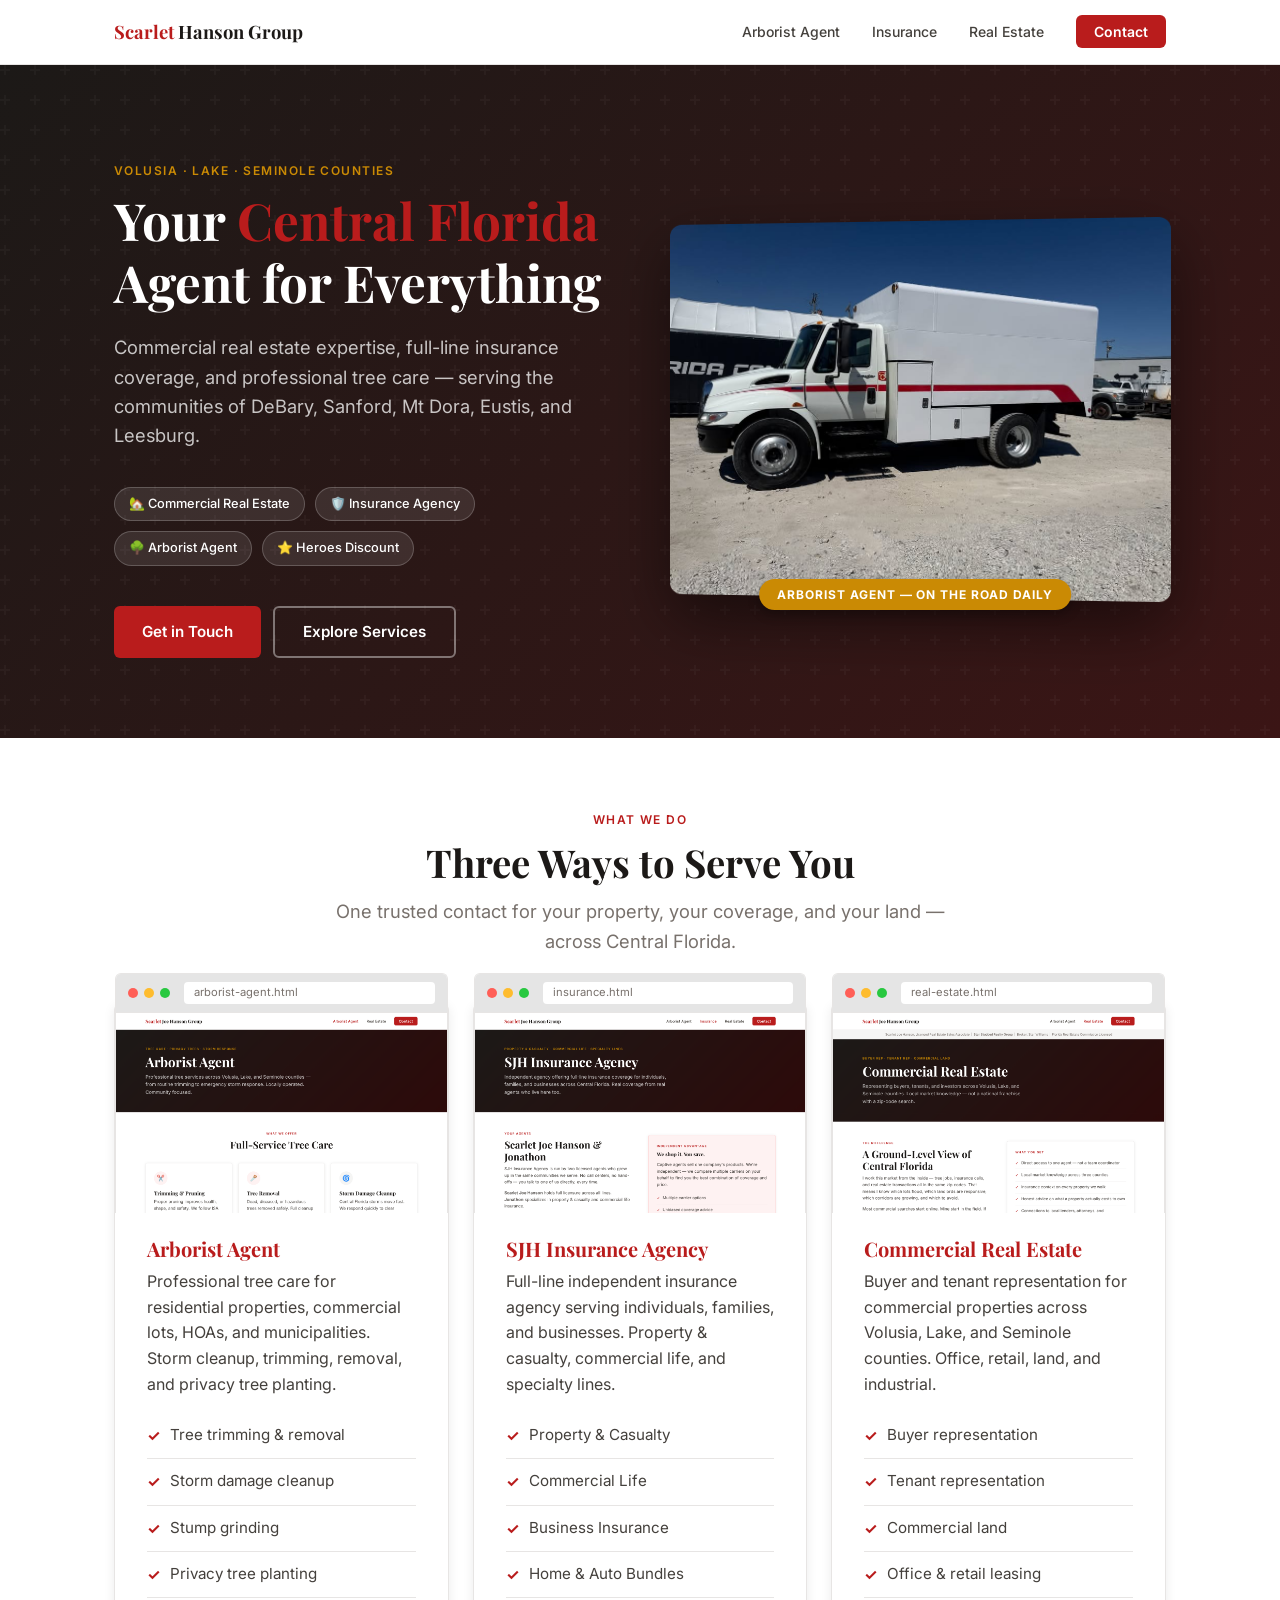
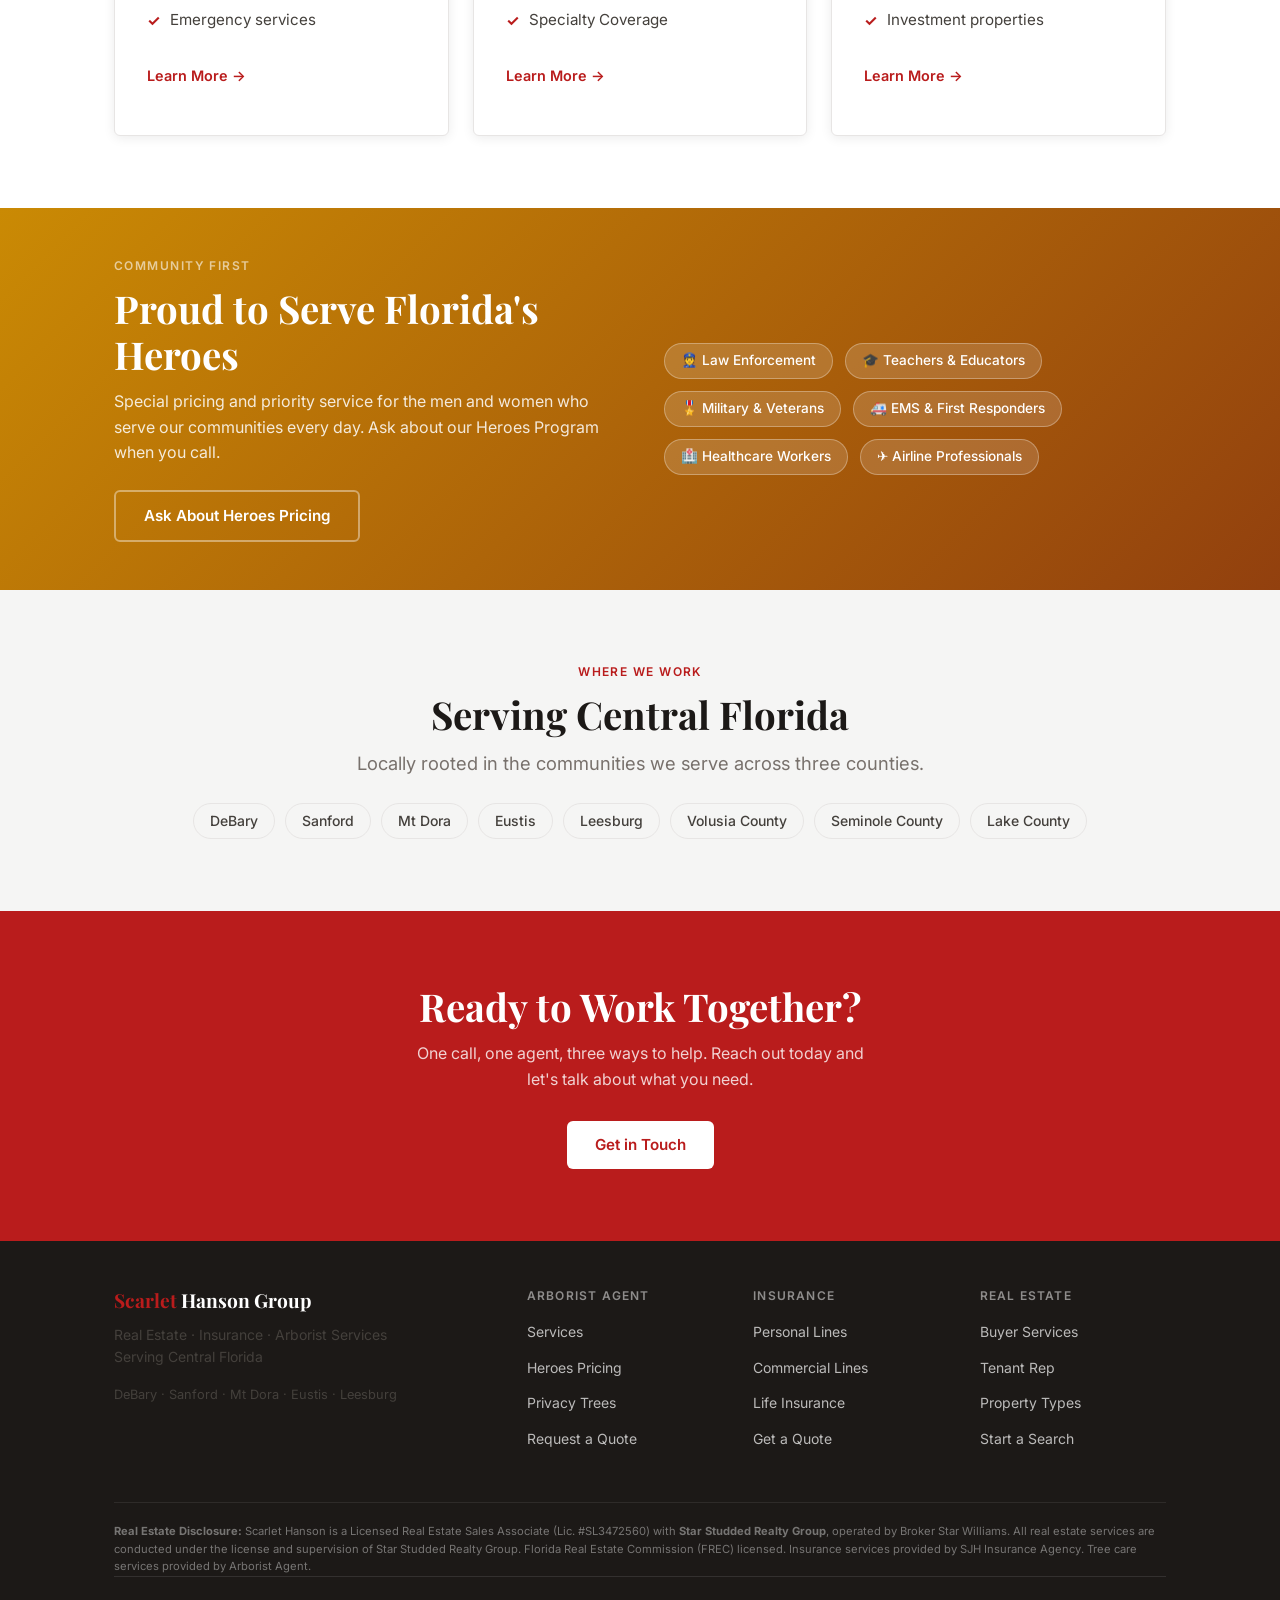
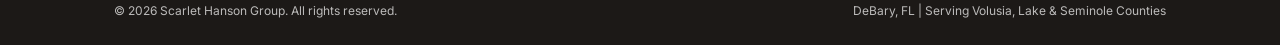
==== commit 602d2638: "Add license numbers — RE #SL3472560, Insurance #G176821" ====
--- a/index.html
+++ b/index.html
@@ -253,7 +253,7 @@
     </div>
 
     <div class="footer-disclaimer">
-      <strong>Real Estate Disclosure:</strong> Scarlet Hanson is a Licensed Real Estate Sales Associate with
+      <strong>Real Estate Disclosure:</strong> Scarlet Hanson is a Licensed Real Estate Sales Associate (Lic. #SL3472560) with
       <strong>Star Studded Realty Group</strong>, operated by Broker Star Williams. All real estate services are
       conducted under the license and supervision of Star Studded Realty Group. Florida Real Estate Commission (FREC) licensed.
       Insurance services provided by SJH Insurance Agency. Tree care services provided by Arborist Agent.
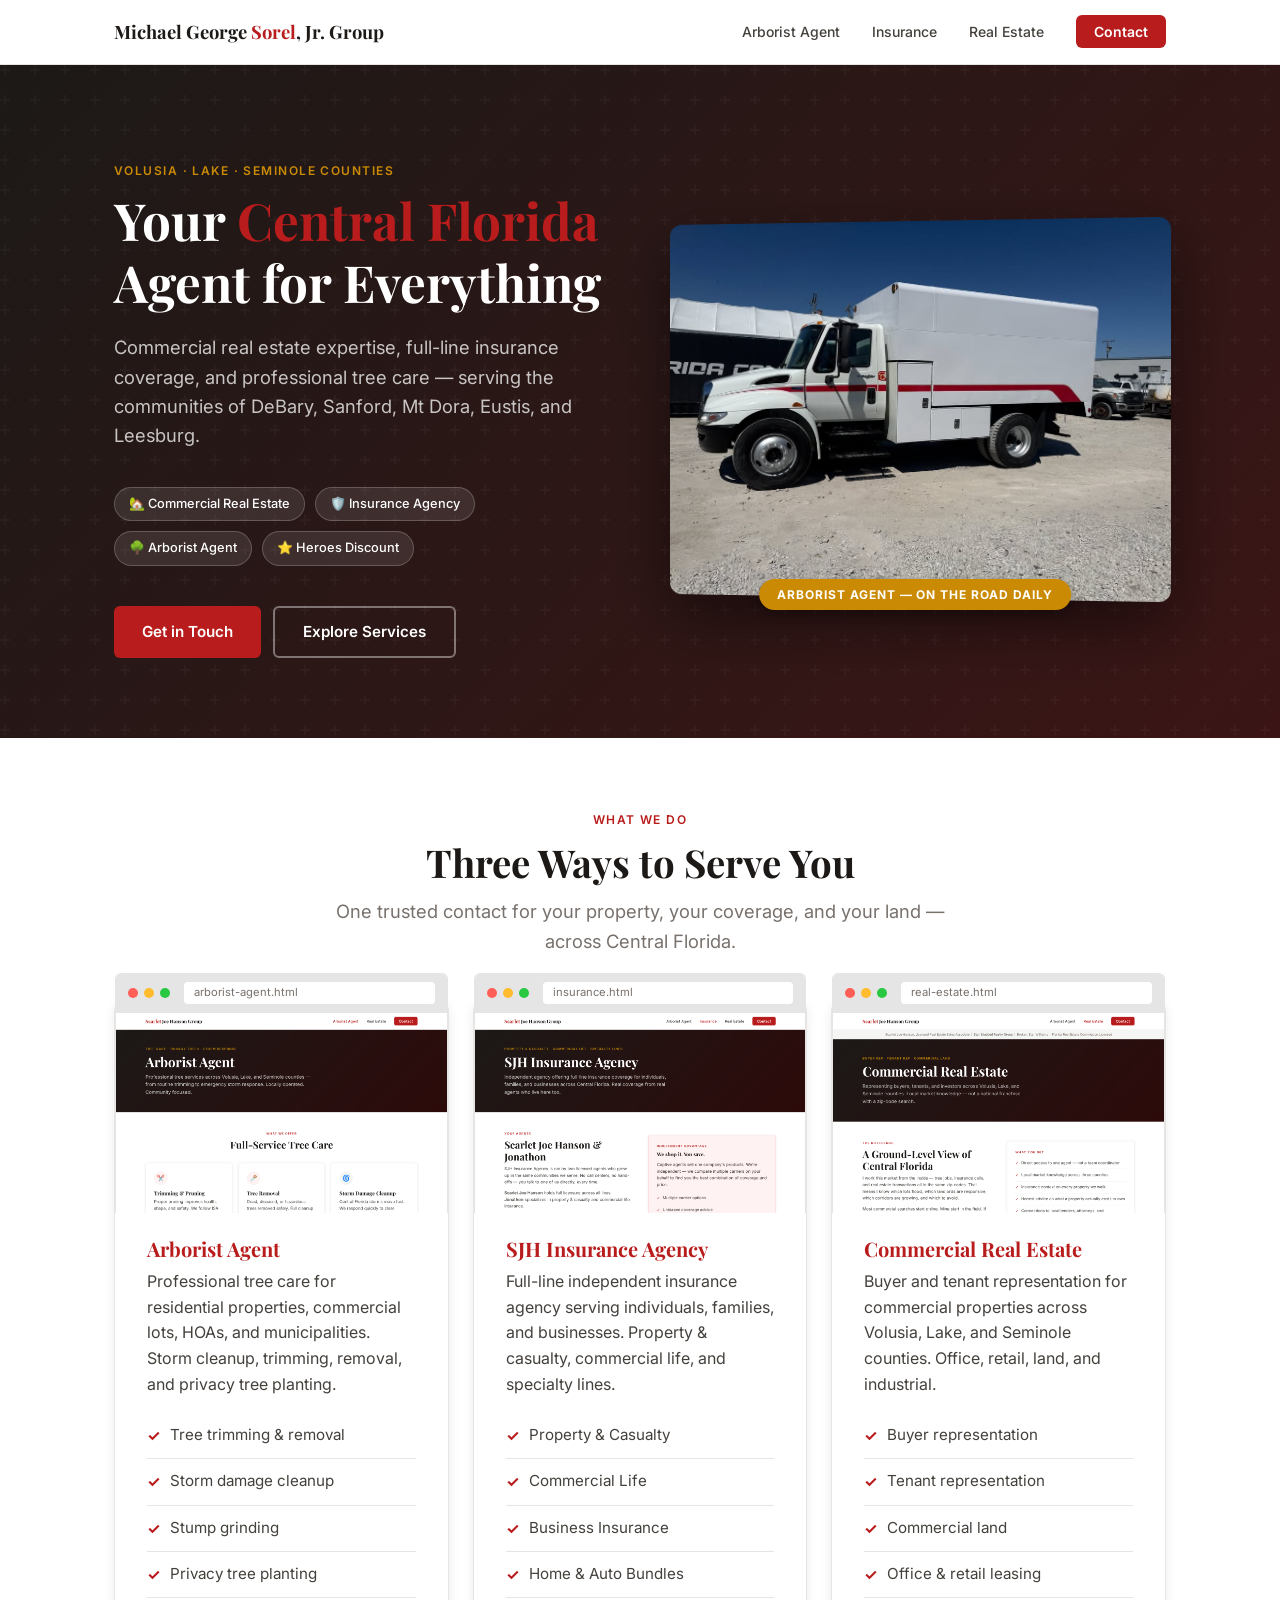
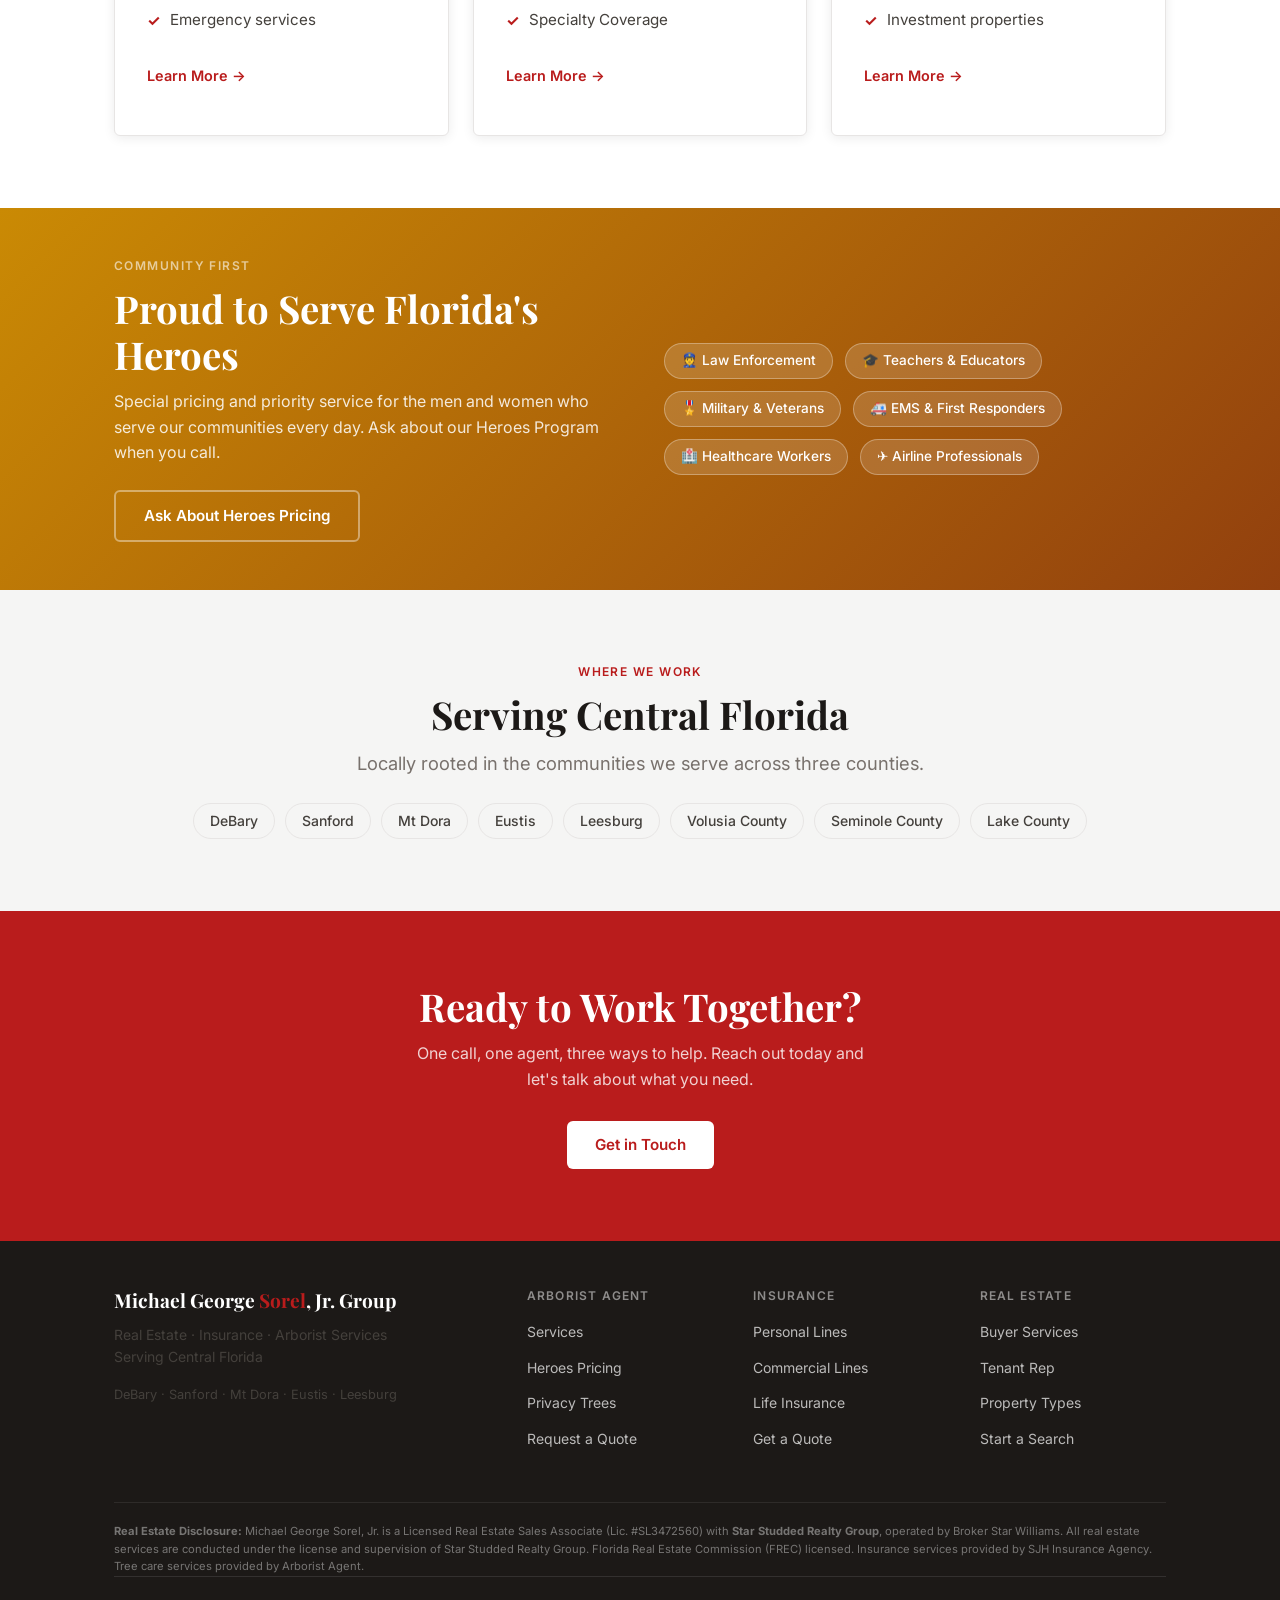
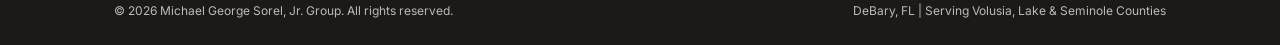
==== commit e1433604: "Rename to Michael George Sorel, Jr." ====
--- a/index.html
+++ b/index.html
@@ -3,12 +3,12 @@
 <head>
   <meta charset="UTF-8" />
   <meta name="viewport" content="width=device-width, initial-scale=1.0" />
-  <title>Scarlet Hanson Group | Real Estate · Insurance · Arborist Services — Central Florida</title>
-  <meta name="description" content="Scarlet Hanson Group serves Volusia, Lake and Seminole counties with commercial real estate, insurance, and professional tree care. Proud to serve Florida's heroes." />
+  <title>Michael George Sorel, Jr. Group | Real Estate · Insurance · Arborist Services — Central Florida</title>
+  <meta name="description" content="Michael George Sorel, Jr. Group serves Volusia, Lake and Seminole counties with commercial real estate, insurance, and professional tree care. Proud to serve Florida's heroes." />
   <meta name="keywords" content="real estate DeBary, insurance Sanford, tree service Mt Dora, Arborist Agent, Volusia County, Lake County, Seminole County" />
 
   <!-- Open Graph -->
-  <meta property="og:title" content="Scarlet Hanson Group" />
+  <meta property="og:title" content="Michael George Sorel, Jr. Group" />
   <meta property="og:description" content="Real Estate · Insurance · Arborist Services — Central Florida" />
   <meta property="og:type" content="website" />
 
@@ -22,7 +22,7 @@
 <!-- ── Navigation ── -->
 <nav class="nav">
   <div class="container nav-inner">
-    <a href="index.html" class="nav-logo"><span>Scarlet</span> Hanson Group</a>
+    <a href="index.html" class="nav-logo">Michael George <span>Sorel</span>, Jr. Group</a>
     <button class="nav-toggle" aria-label="Toggle menu" onclick="this.nextElementSibling.classList.toggle('open')">
       <span></span><span></span><span></span>
     </button>
@@ -219,7 +219,7 @@
   <div class="container">
     <div class="footer-grid">
       <div class="footer-brand">
-        <h3><span>Scarlet</span> Hanson Group</h3>
+        <h3>Michael George <span>Sorel</span>, Jr. Group</h3>
         <p style="font-size:0.875rem; margin-bottom:16px;">Real Estate · Insurance · Arborist Services<br>Serving Central Florida</p>
         <p style="font-size:0.8rem;">DeBary · Sanford · Mt Dora · Eustis · Leesburg</p>
       </div>
@@ -253,14 +253,14 @@
     </div>
 
     <div class="footer-disclaimer">
-      <strong>Real Estate Disclosure:</strong> Scarlet Hanson is a Licensed Real Estate Sales Associate (Lic. #SL3472560) with
+      <strong>Real Estate Disclosure:</strong> Michael George Sorel, Jr. is a Licensed Real Estate Sales Associate (Lic. #SL3472560) with
       <strong>Star Studded Realty Group</strong>, operated by Broker Star Williams. All real estate services are
       conducted under the license and supervision of Star Studded Realty Group. Florida Real Estate Commission (FREC) licensed.
       Insurance services provided by SJH Insurance Agency. Tree care services provided by Arborist Agent.
     </div>
 
     <div class="footer-bottom">
-      <span>&copy; 2026 Scarlet Hanson Group. All rights reserved.</span>
+      <span>&copy; 2026 Michael George Sorel, Jr. Group. All rights reserved.</span>
       <span>DeBary, FL | Serving Volusia, Lake &amp; Seminole Counties</span>
     </div>
   </div>
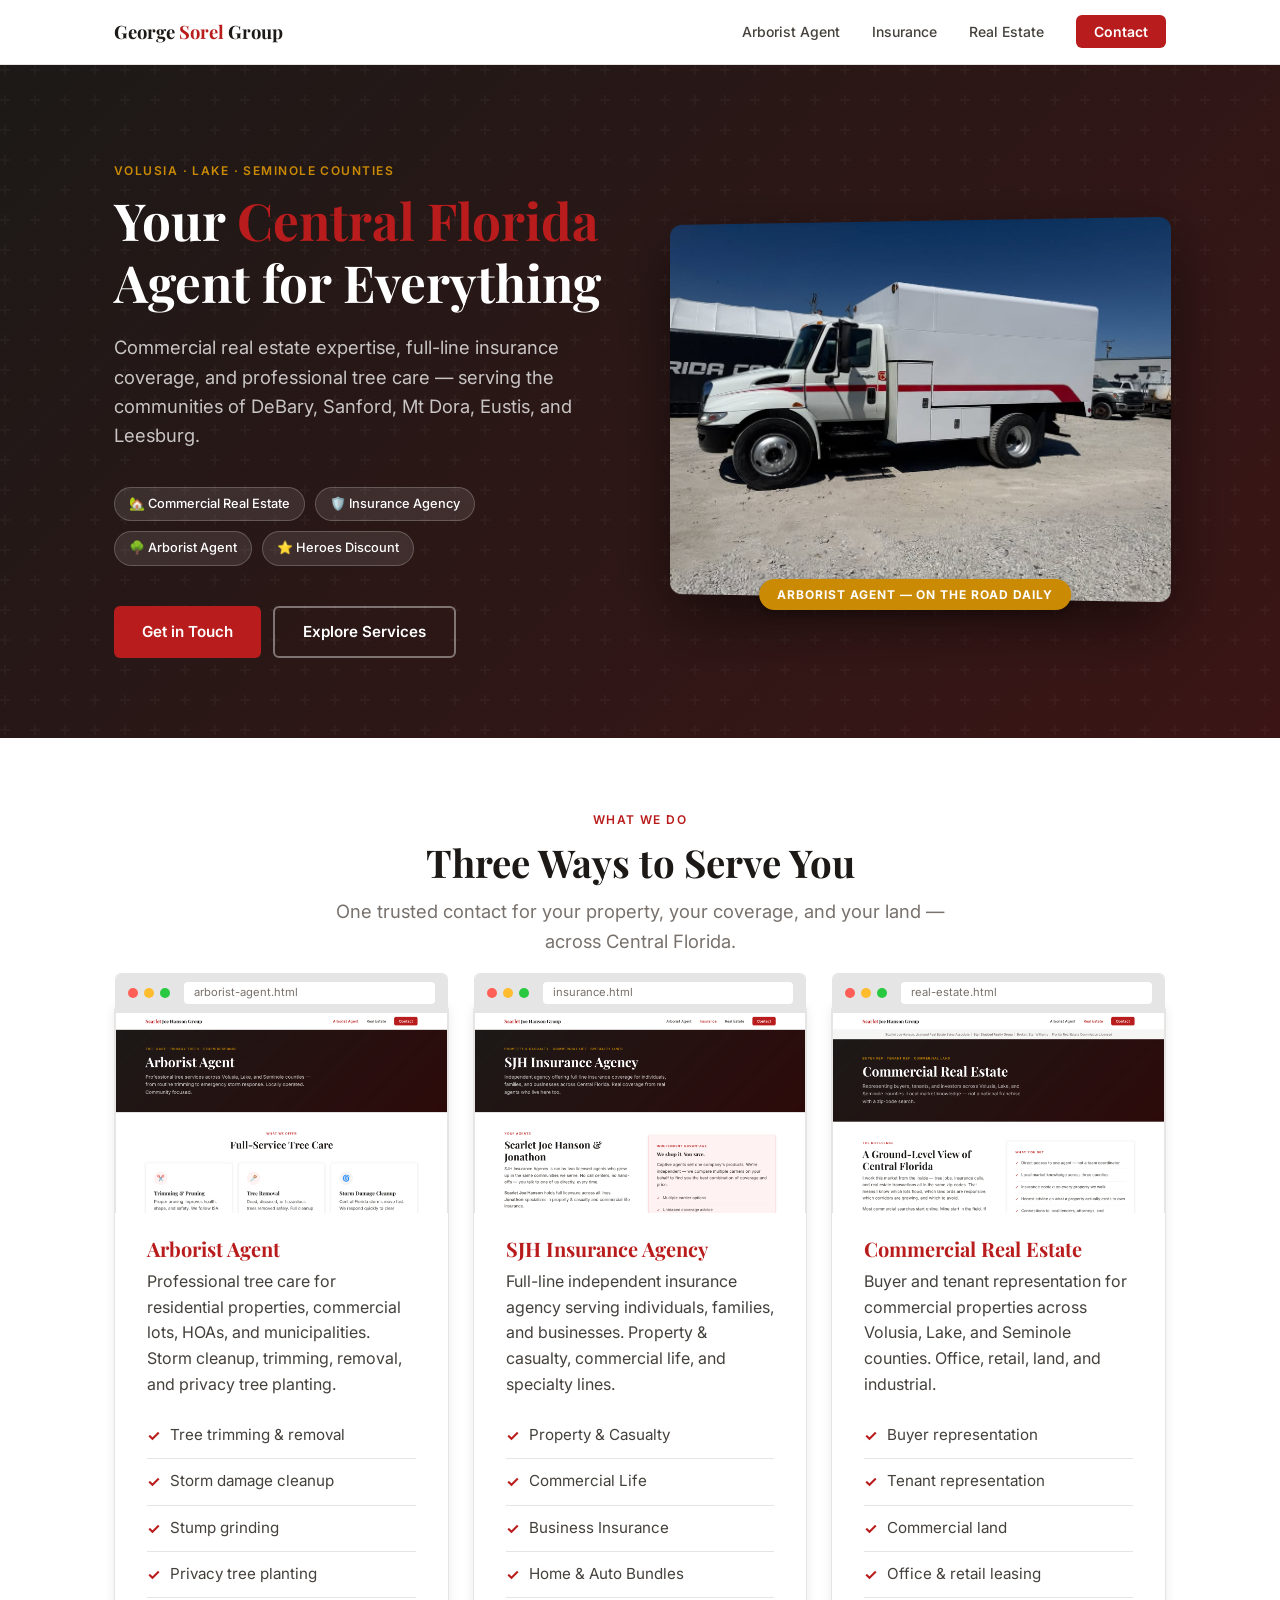
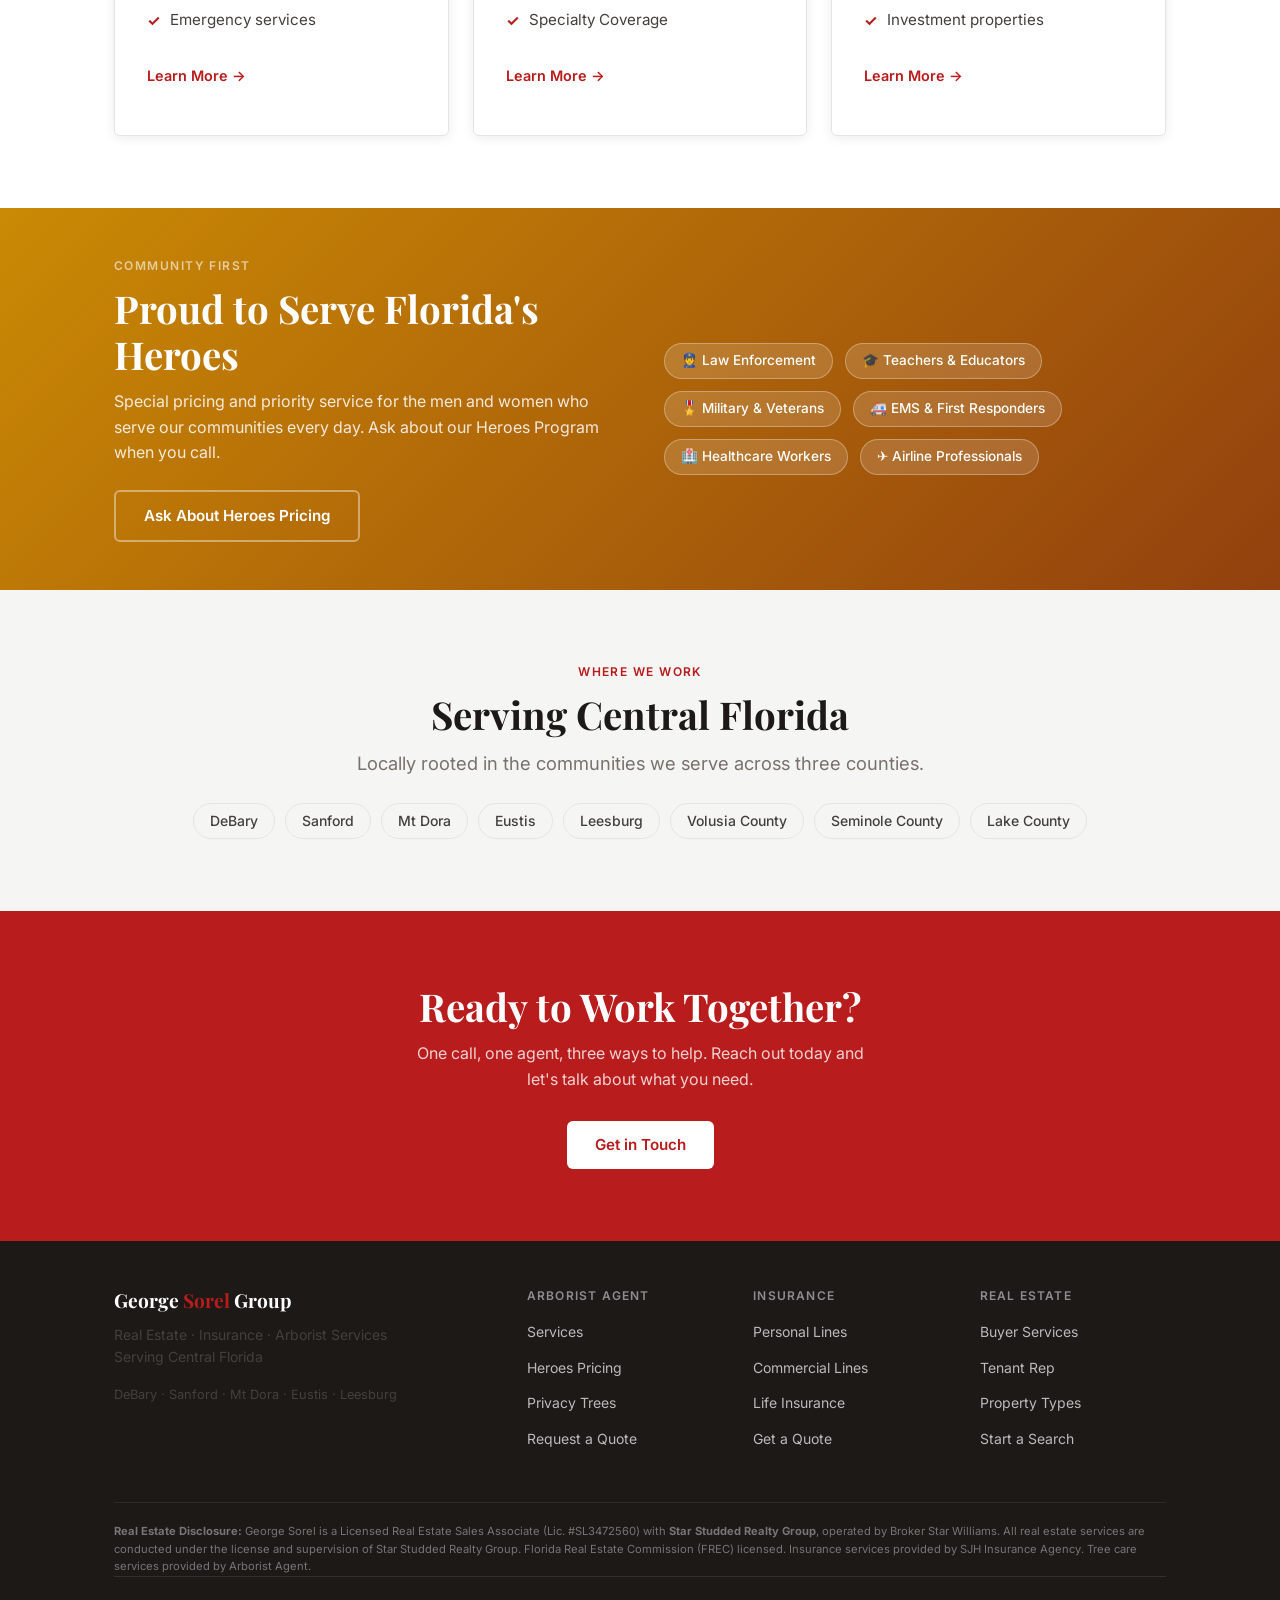
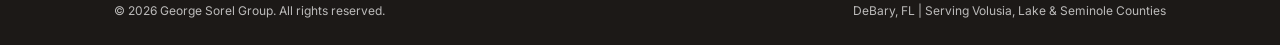
==== commit b1437aa7: "Name: George Sorel" ====
--- a/index.html
+++ b/index.html
@@ -3,12 +3,12 @@
 <head>
   <meta charset="UTF-8" />
   <meta name="viewport" content="width=device-width, initial-scale=1.0" />
-  <title>Michael George Sorel, Jr. Group | Real Estate · Insurance · Arborist Services — Central Florida</title>
-  <meta name="description" content="Michael George Sorel, Jr. Group serves Volusia, Lake and Seminole counties with commercial real estate, insurance, and professional tree care. Proud to serve Florida's heroes." />
+  <title>George Sorel Group | Real Estate · Insurance · Arborist Services — Central Florida</title>
+  <meta name="description" content="George Sorel Group serves Volusia, Lake and Seminole counties with commercial real estate, insurance, and professional tree care. Proud to serve Florida's heroes." />
   <meta name="keywords" content="real estate DeBary, insurance Sanford, tree service Mt Dora, Arborist Agent, Volusia County, Lake County, Seminole County" />
 
   <!-- Open Graph -->
-  <meta property="og:title" content="Michael George Sorel, Jr. Group" />
+  <meta property="og:title" content="George Sorel Group" />
   <meta property="og:description" content="Real Estate · Insurance · Arborist Services — Central Florida" />
   <meta property="og:type" content="website" />
 
@@ -22,7 +22,7 @@
 <!-- ── Navigation ── -->
 <nav class="nav">
   <div class="container nav-inner">
-    <a href="index.html" class="nav-logo">Michael George <span>Sorel</span>, Jr. Group</a>
+    <a href="index.html" class="nav-logo">George <span>Sorel</span> Group</a>
     <button class="nav-toggle" aria-label="Toggle menu" onclick="this.nextElementSibling.classList.toggle('open')">
       <span></span><span></span><span></span>
     </button>
@@ -219,7 +219,7 @@
   <div class="container">
     <div class="footer-grid">
       <div class="footer-brand">
-        <h3>Michael George <span>Sorel</span>, Jr. Group</h3>
+        <h3>George <span>Sorel</span> Group</h3>
         <p style="font-size:0.875rem; margin-bottom:16px;">Real Estate · Insurance · Arborist Services<br>Serving Central Florida</p>
         <p style="font-size:0.8rem;">DeBary · Sanford · Mt Dora · Eustis · Leesburg</p>
       </div>
@@ -253,14 +253,14 @@
     </div>
 
     <div class="footer-disclaimer">
-      <strong>Real Estate Disclosure:</strong> Michael George Sorel, Jr. is a Licensed Real Estate Sales Associate (Lic. #SL3472560) with
+      <strong>Real Estate Disclosure:</strong> George Sorel is a Licensed Real Estate Sales Associate (Lic. #SL3472560) with
       <strong>Star Studded Realty Group</strong>, operated by Broker Star Williams. All real estate services are
       conducted under the license and supervision of Star Studded Realty Group. Florida Real Estate Commission (FREC) licensed.
       Insurance services provided by SJH Insurance Agency. Tree care services provided by Arborist Agent.
     </div>
 
     <div class="footer-bottom">
-      <span>&copy; 2026 Michael George Sorel, Jr. Group. All rights reserved.</span>
+      <span>&copy; 2026 George Sorel Group. All rights reserved.</span>
       <span>DeBary, FL | Serving Volusia, Lake &amp; Seminole Counties</span>
     </div>
   </div>
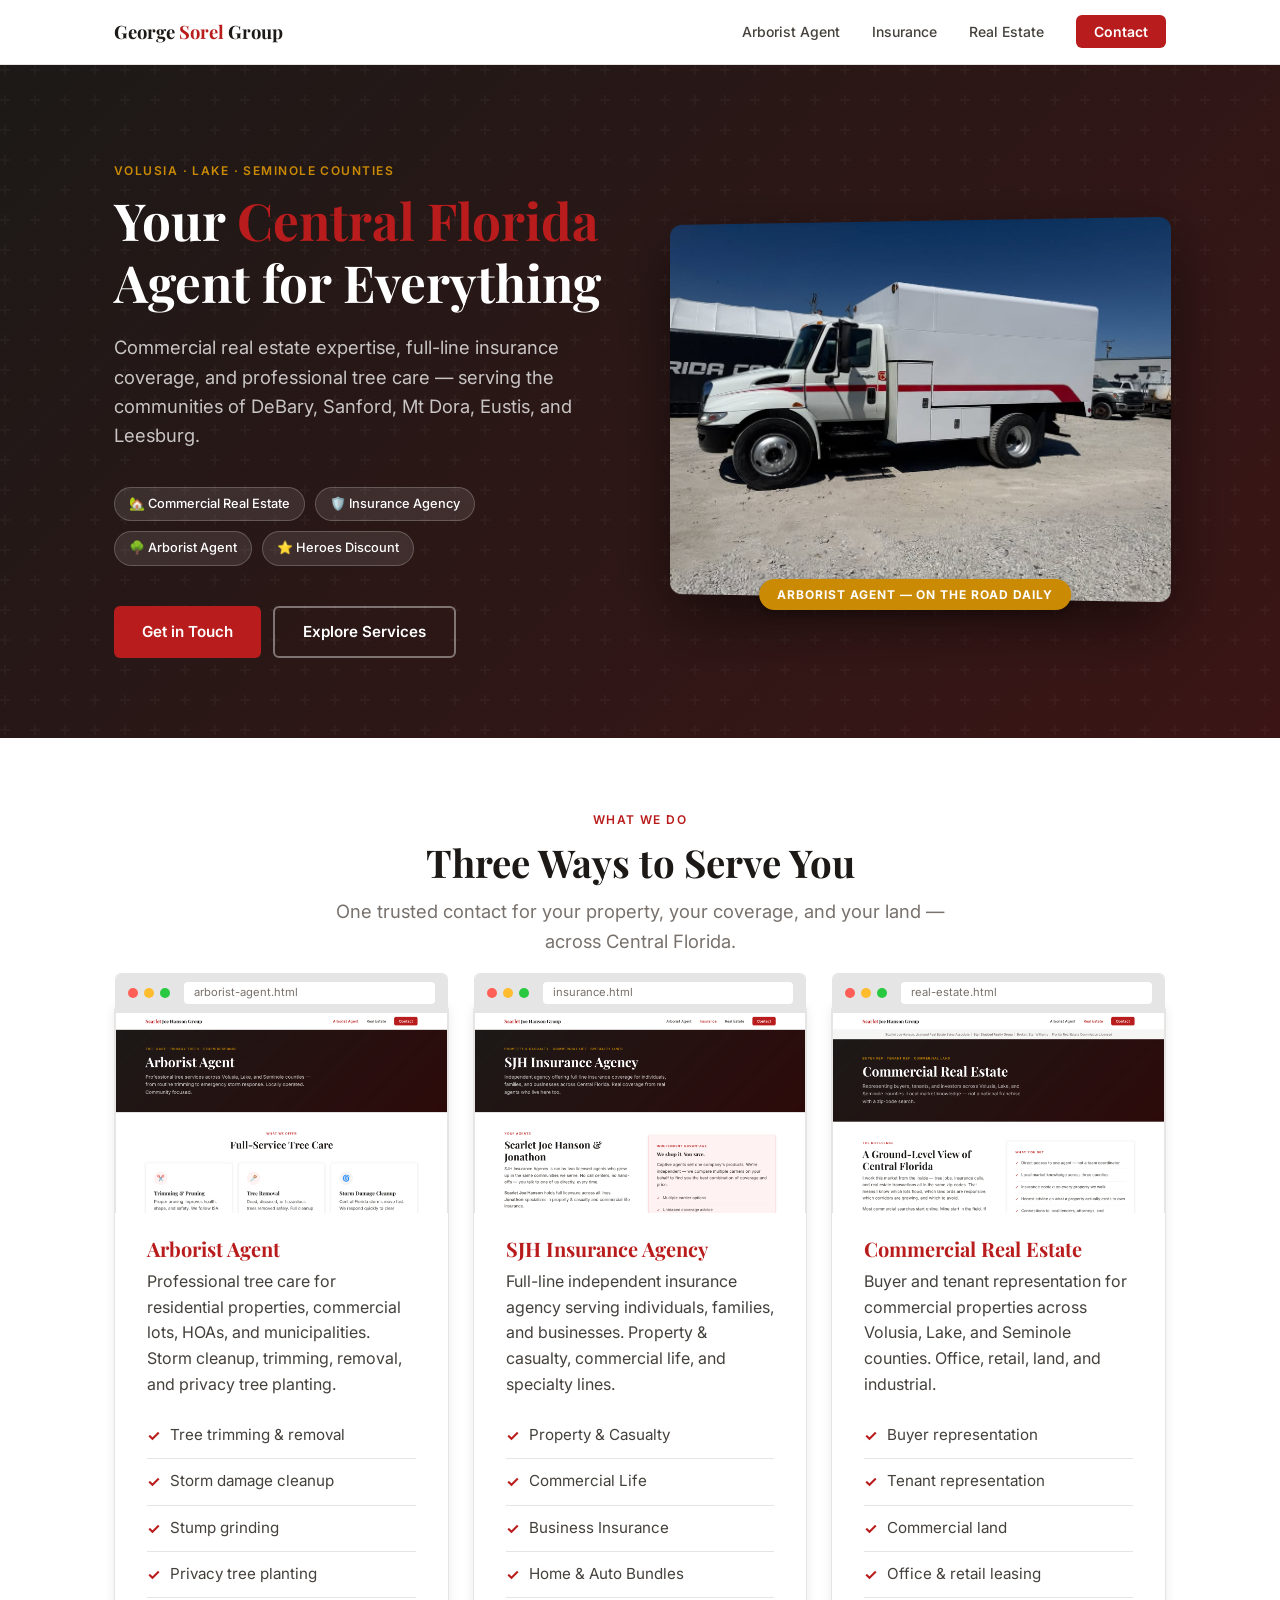
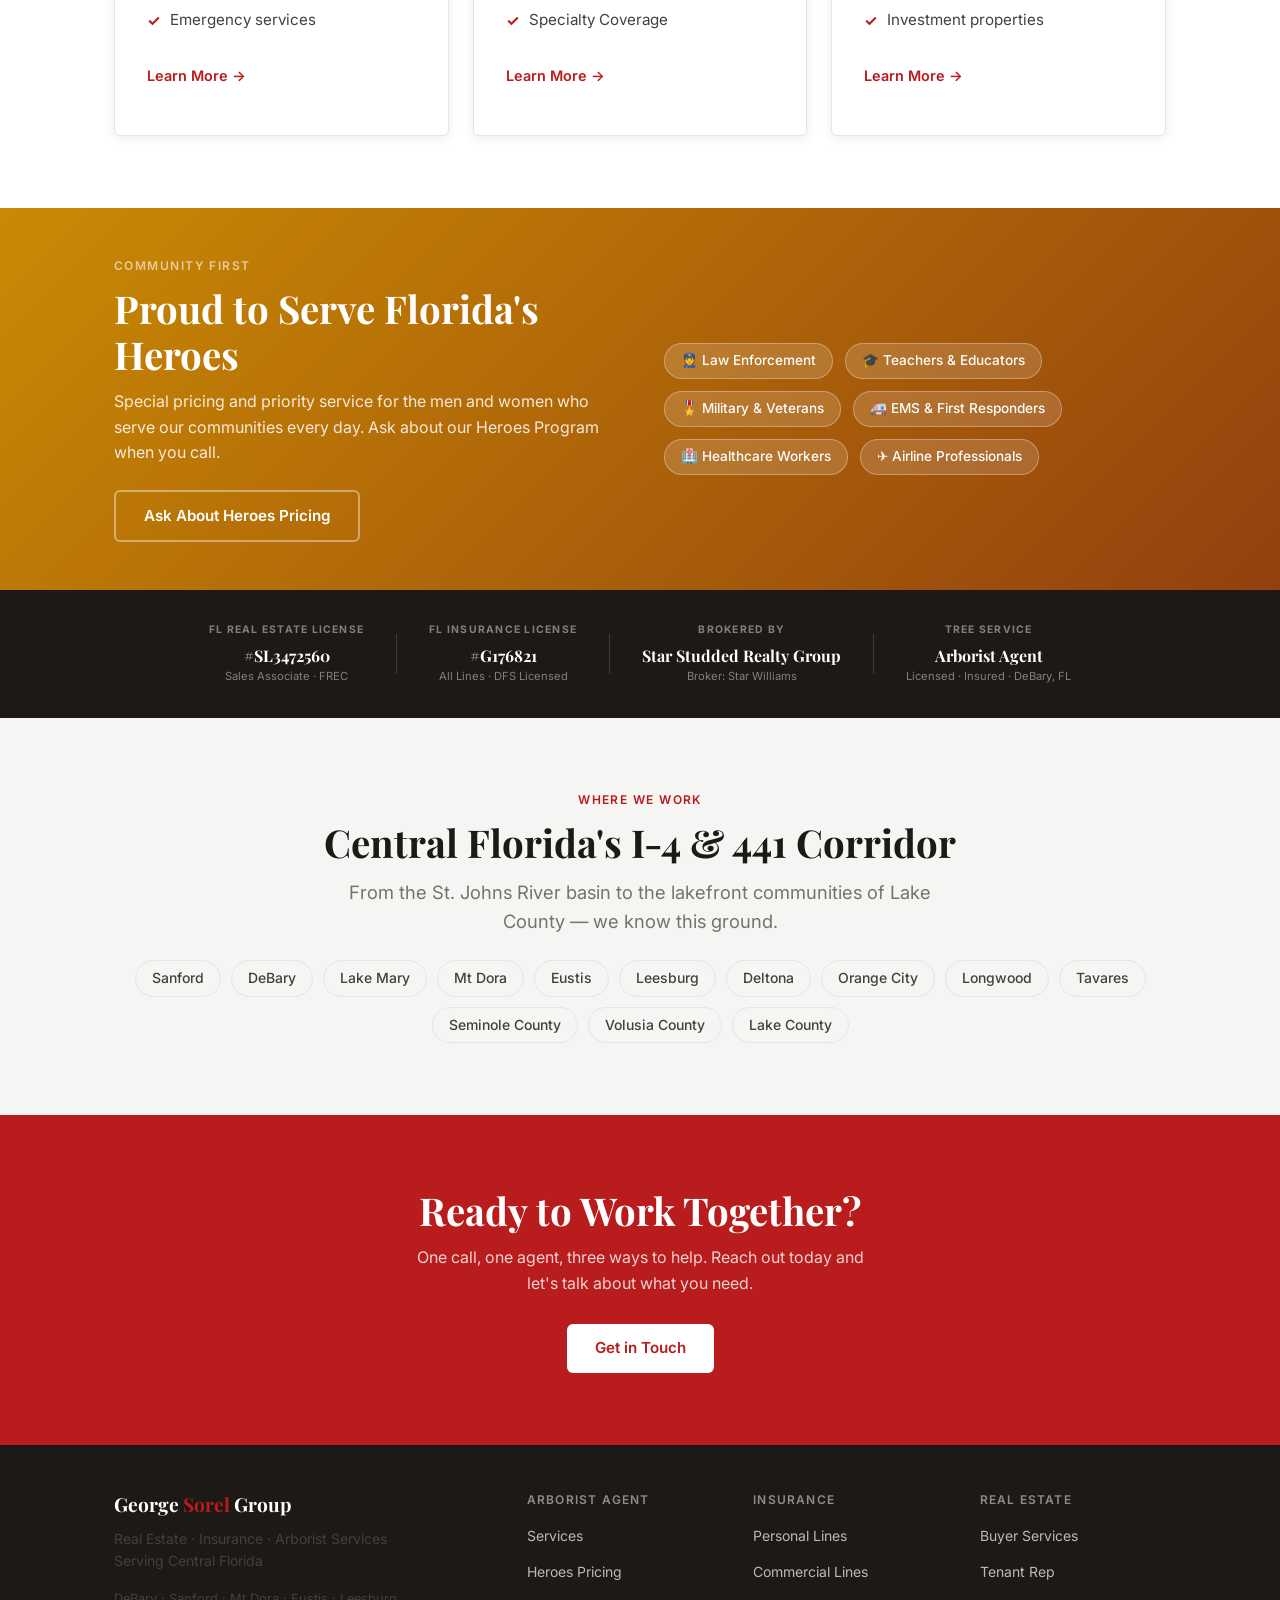
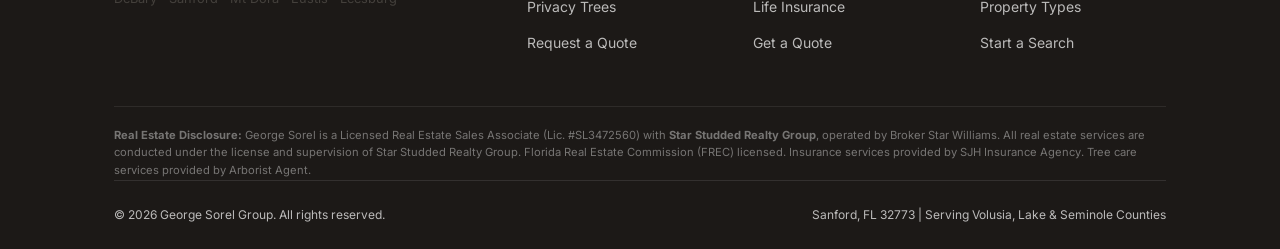
==== commit f74b4f50: "Add credentials bar, contact info, remove Jonathon, update service areas - Add dark credentials bar " ====
--- a/index.html
+++ b/index.html
@@ -186,20 +186,56 @@
   </div>
 </section>
 
+<!-- ── Credentials Bar ── -->
+<section class="section-sm" style="background:var(--charcoal); padding:32px 0;">
+  <div class="container">
+    <div style="display:flex; flex-wrap:wrap; gap:32px; justify-content:center; align-items:center;">
+      <div style="text-align:center;">
+        <div style="font-size:0.65rem; font-weight:700; letter-spacing:0.12em; text-transform:uppercase; color:rgba(255,255,255,0.45); margin-bottom:4px;">FL Real Estate License</div>
+        <div style="font-size:1rem; font-weight:700; color:var(--white); font-family:var(--font-heading);">#SL3472560</div>
+        <div style="font-size:0.7rem; color:rgba(255,255,255,0.45);">Sales Associate · FREC</div>
+      </div>
+      <div style="width:1px; height:40px; background:rgba(255,255,255,0.15);"></div>
+      <div style="text-align:center;">
+        <div style="font-size:0.65rem; font-weight:700; letter-spacing:0.12em; text-transform:uppercase; color:rgba(255,255,255,0.45); margin-bottom:4px;">FL Insurance License</div>
+        <div style="font-size:1rem; font-weight:700; color:var(--white); font-family:var(--font-heading);">#G176821</div>
+        <div style="font-size:0.7rem; color:rgba(255,255,255,0.45);">All Lines · DFS Licensed</div>
+      </div>
+      <div style="width:1px; height:40px; background:rgba(255,255,255,0.15);"></div>
+      <div style="text-align:center;">
+        <div style="font-size:0.65rem; font-weight:700; letter-spacing:0.12em; text-transform:uppercase; color:rgba(255,255,255,0.45); margin-bottom:4px;">Brokered By</div>
+        <div style="font-size:1rem; font-weight:700; color:var(--white); font-family:var(--font-heading);">Star Studded Realty Group</div>
+        <div style="font-size:0.7rem; color:rgba(255,255,255,0.45);">Broker: Star Williams</div>
+      </div>
+      <div style="width:1px; height:40px; background:rgba(255,255,255,0.15);"></div>
+      <div style="text-align:center;">
+        <div style="font-size:0.65rem; font-weight:700; letter-spacing:0.12em; text-transform:uppercase; color:rgba(255,255,255,0.45); margin-bottom:4px;">Tree Service</div>
+        <div style="font-size:1rem; font-weight:700; color:var(--white); font-family:var(--font-heading);">Arborist Agent</div>
+        <div style="font-size:0.7rem; color:rgba(255,255,255,0.45);">Licensed · Insured · DeBary, FL</div>
+      </div>
+    </div>
+  </div>
+</section>
+
 <!-- ── Service Areas ── -->
 <section class="section bg-lite">
   <div class="container text-center">
     <p class="eyebrow">Where We Work</p>
-    <h2>Serving Central Florida</h2>
-    <p class="lead" style="margin: 0 auto 24px;">Locally rooted in the communities we serve across three counties.</p>
+    <h2>Central Florida's I-4 &amp; 441 Corridor</h2>
+    <p class="lead" style="margin: 0 auto 24px;">From the St. Johns River basin to the lakefront communities of Lake County — we know this ground.</p>
     <div class="areas-list" style="justify-content:center;">
+      <span class="area-tag">Sanford</span>
       <span class="area-tag">DeBary</span>
-      <span class="area-tag">Sanford</span>
+      <span class="area-tag">Lake Mary</span>
       <span class="area-tag">Mt Dora</span>
       <span class="area-tag">Eustis</span>
       <span class="area-tag">Leesburg</span>
+      <span class="area-tag">Deltona</span>
+      <span class="area-tag">Orange City</span>
+      <span class="area-tag">Longwood</span>
+      <span class="area-tag">Tavares</span>
+      <span class="area-tag">Seminole County</span>
       <span class="area-tag">Volusia County</span>
-      <span class="area-tag">Seminole County</span>
       <span class="area-tag">Lake County</span>
     </div>
   </div>
@@ -261,7 +297,7 @@
 
     <div class="footer-bottom">
       <span>&copy; 2026 George Sorel Group. All rights reserved.</span>
-      <span>DeBary, FL | Serving Volusia, Lake &amp; Seminole Counties</span>
+      <span>Sanford, FL 32773 | Serving Volusia, Lake &amp; Seminole Counties</span>
     </div>
   </div>
 </footer>
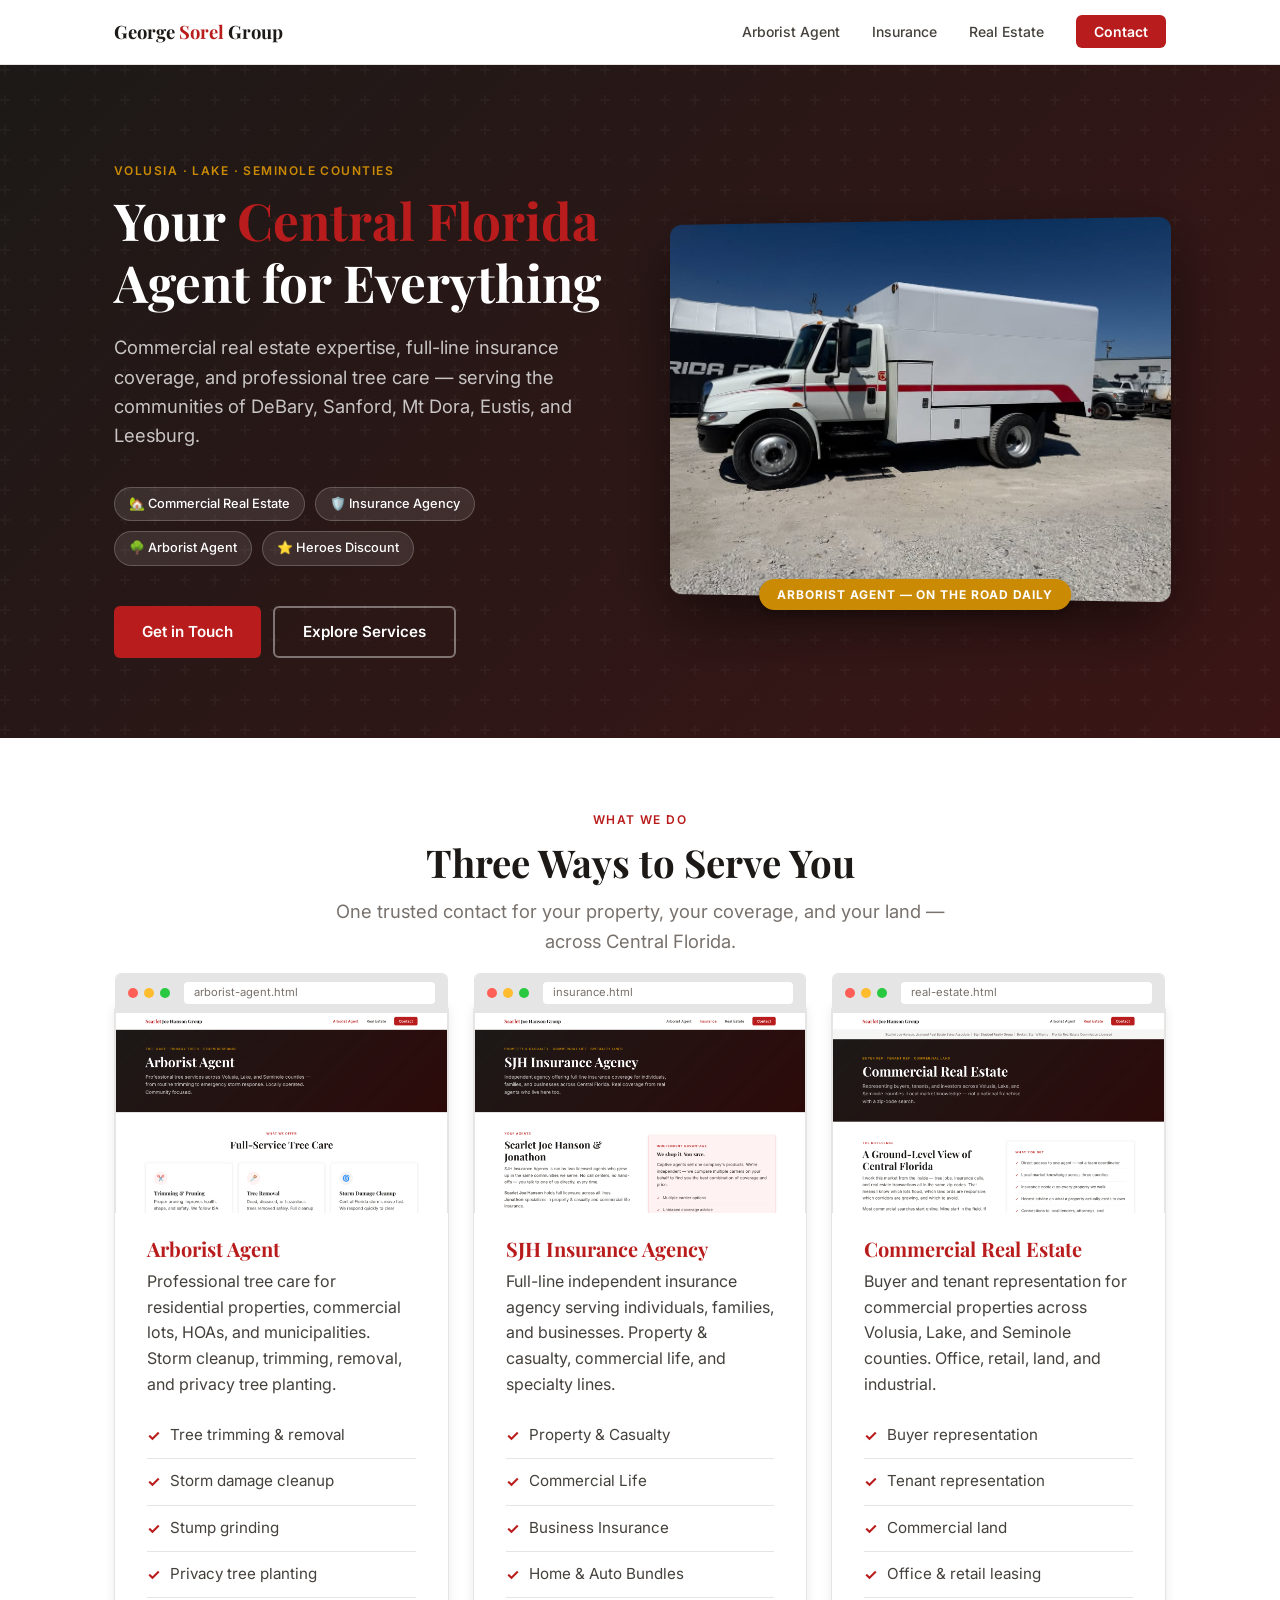
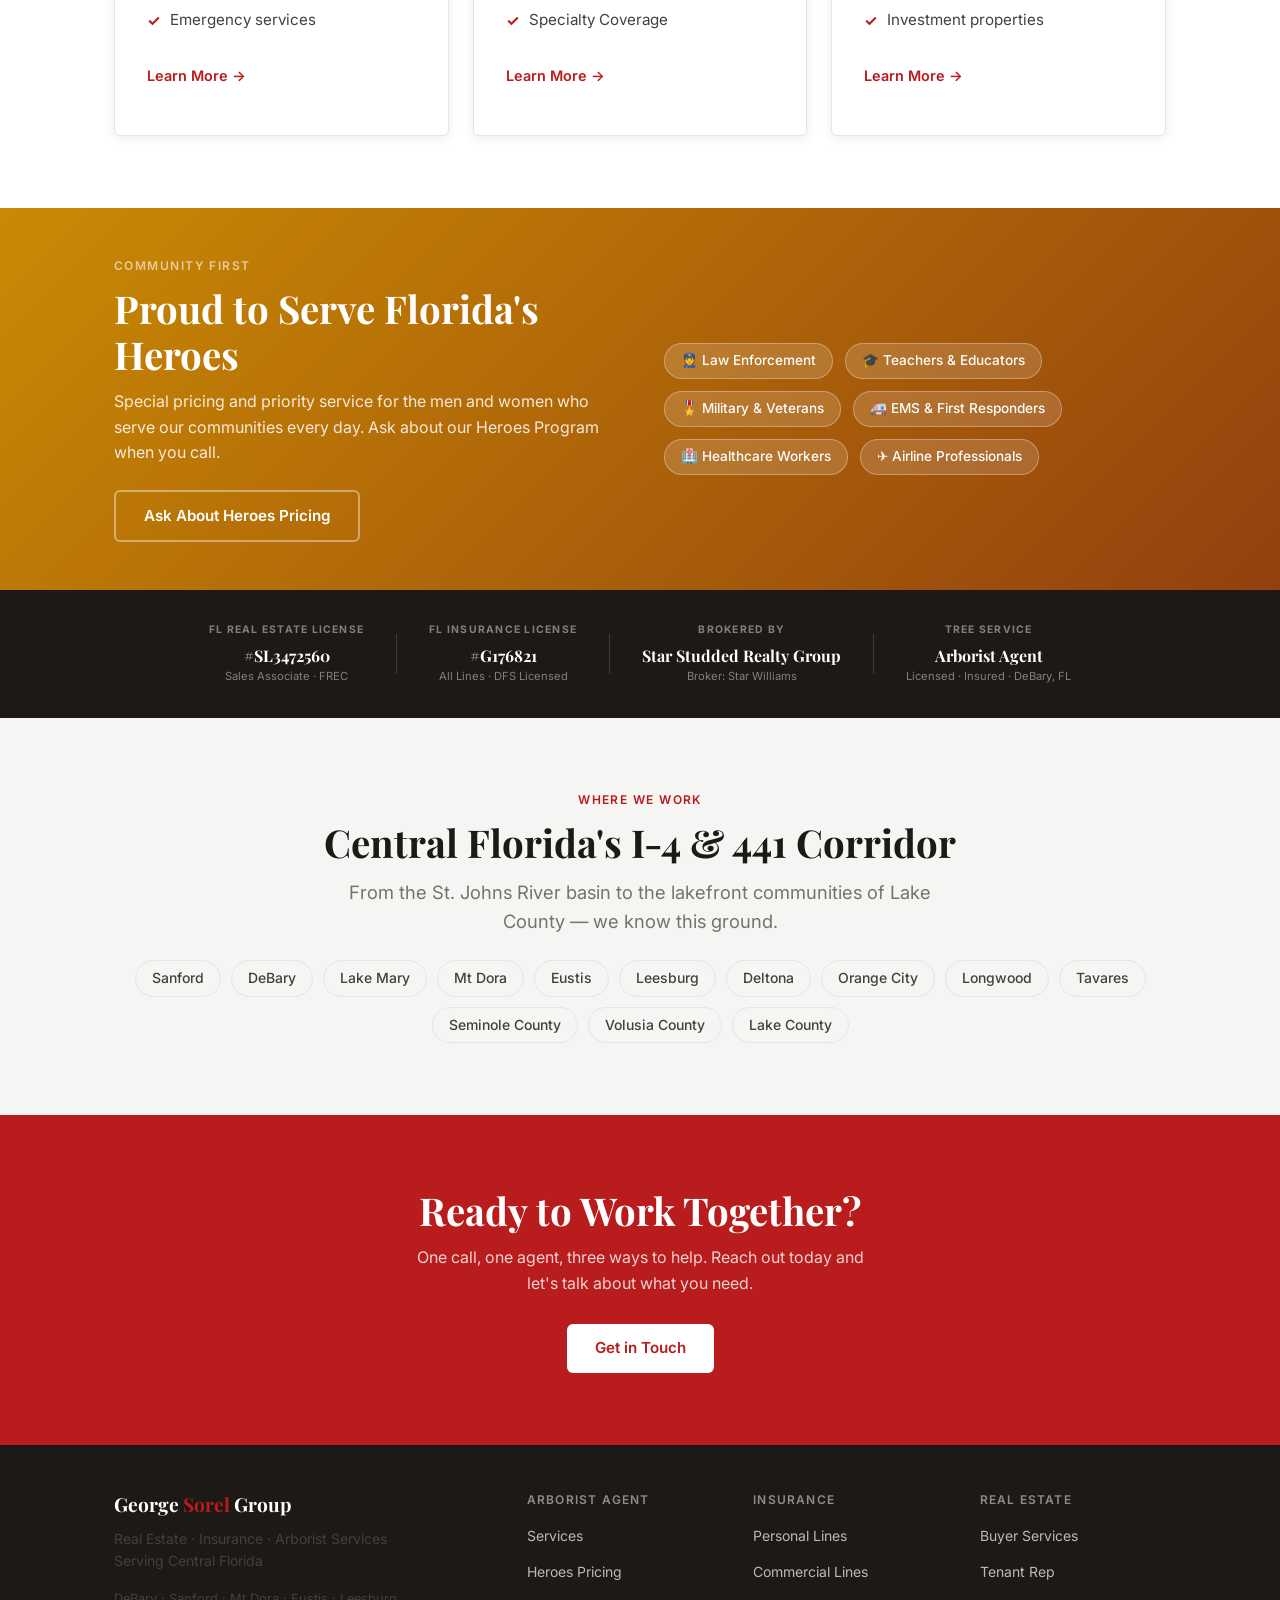
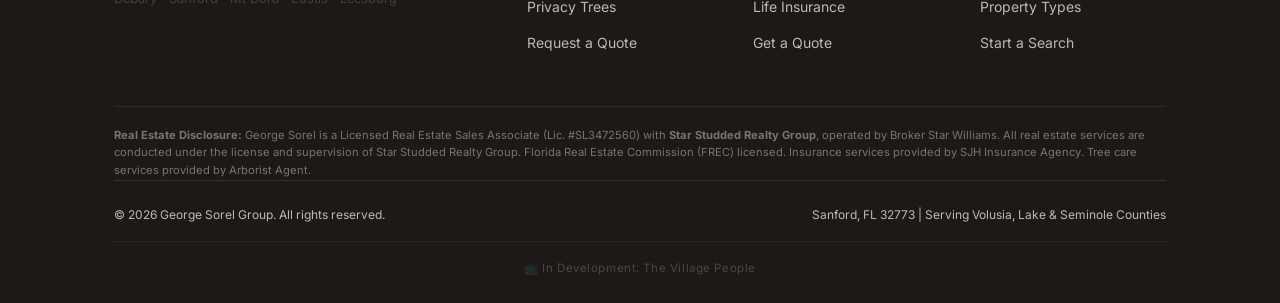
==== commit 38f540aa: "Add The Village People show concept pitch page - Full pilot pitch: game show format, cast targets, e" ====
--- a/index.html
+++ b/index.html
@@ -299,6 +299,9 @@
       <span>&copy; 2026 George Sorel Group. All rights reserved.</span>
       <span>Sanford, FL 32773 | Serving Volusia, Lake &amp; Seminole Counties</span>
     </div>
+    <div style="text-align:center; padding:12px 0 0; border-top:1px solid rgba(255,255,255,0.06); margin-top:16px;">
+      <a href="village-people.html" style="font-size:0.72rem; color:rgba(255,255,255,0.2); text-decoration:none; letter-spacing:0.05em;">📺 In Development: The Village People</a>
+    </div>
   </div>
 </footer>
 
